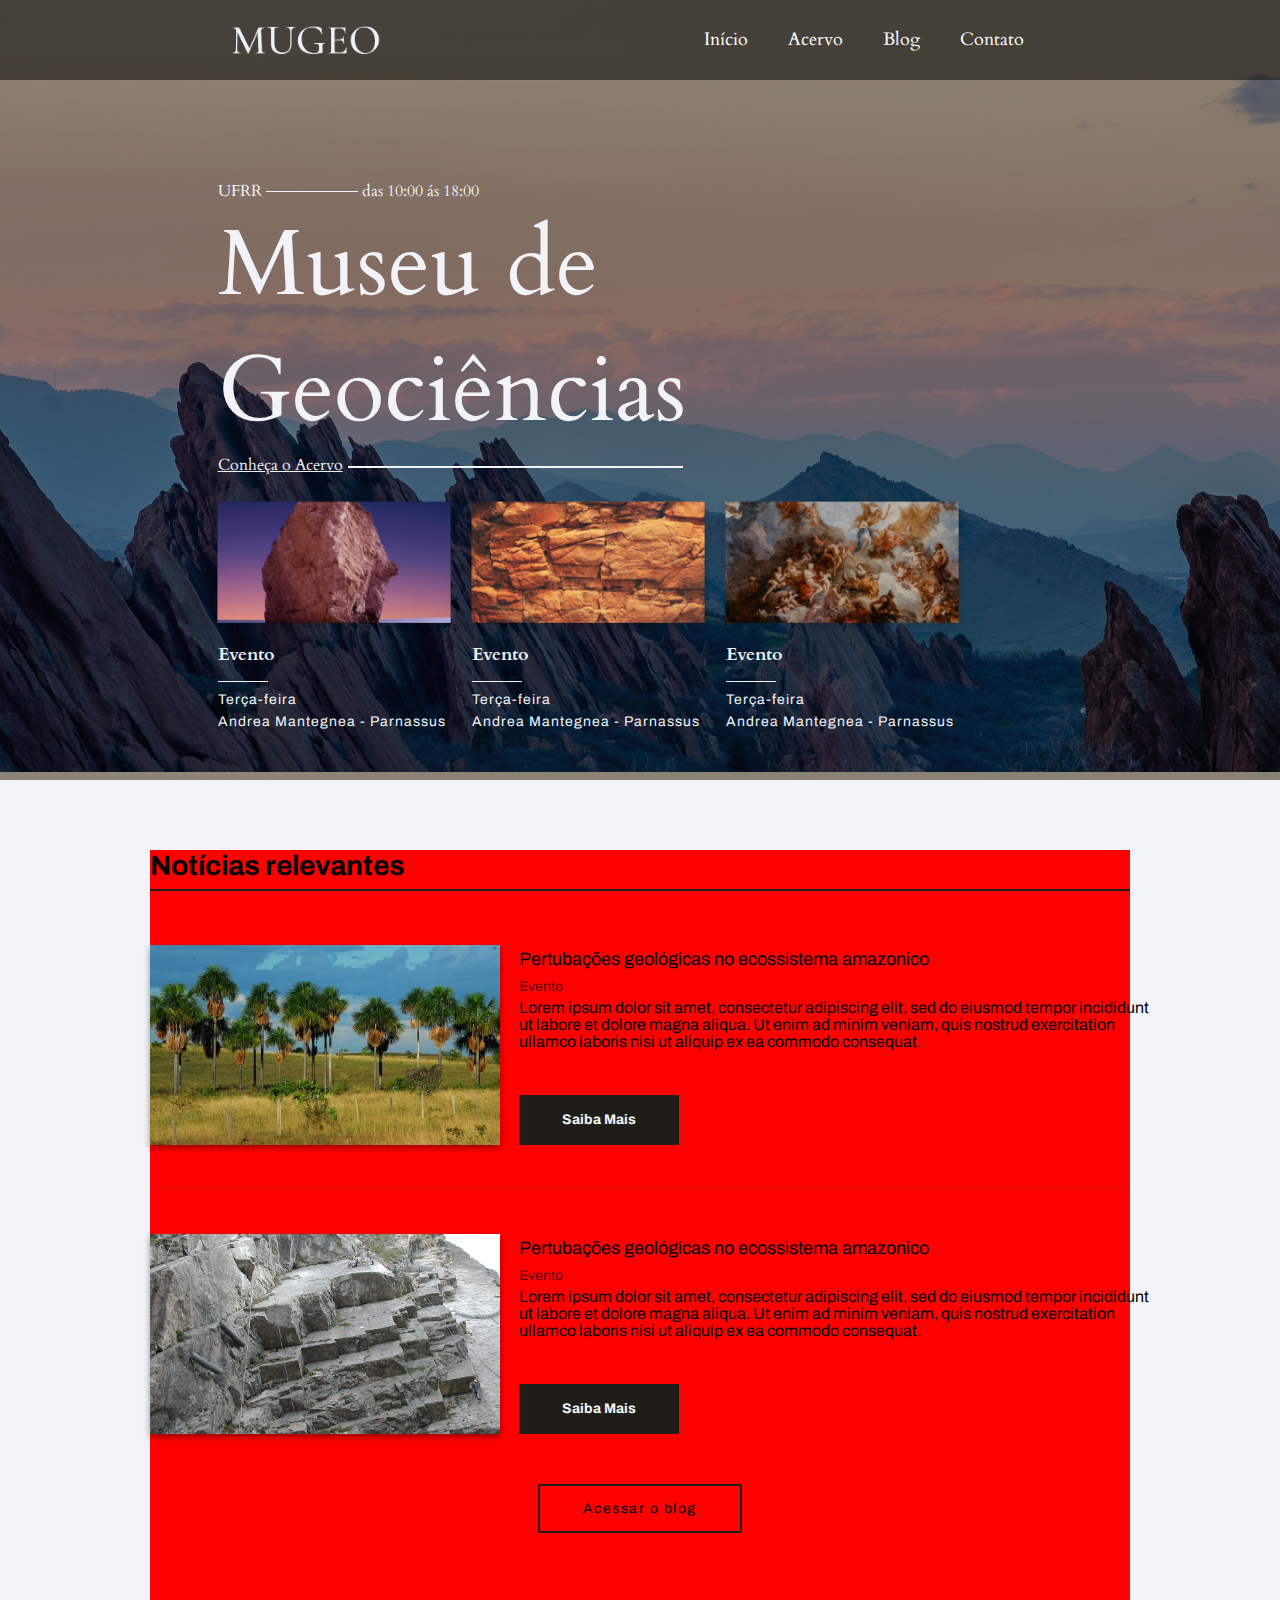
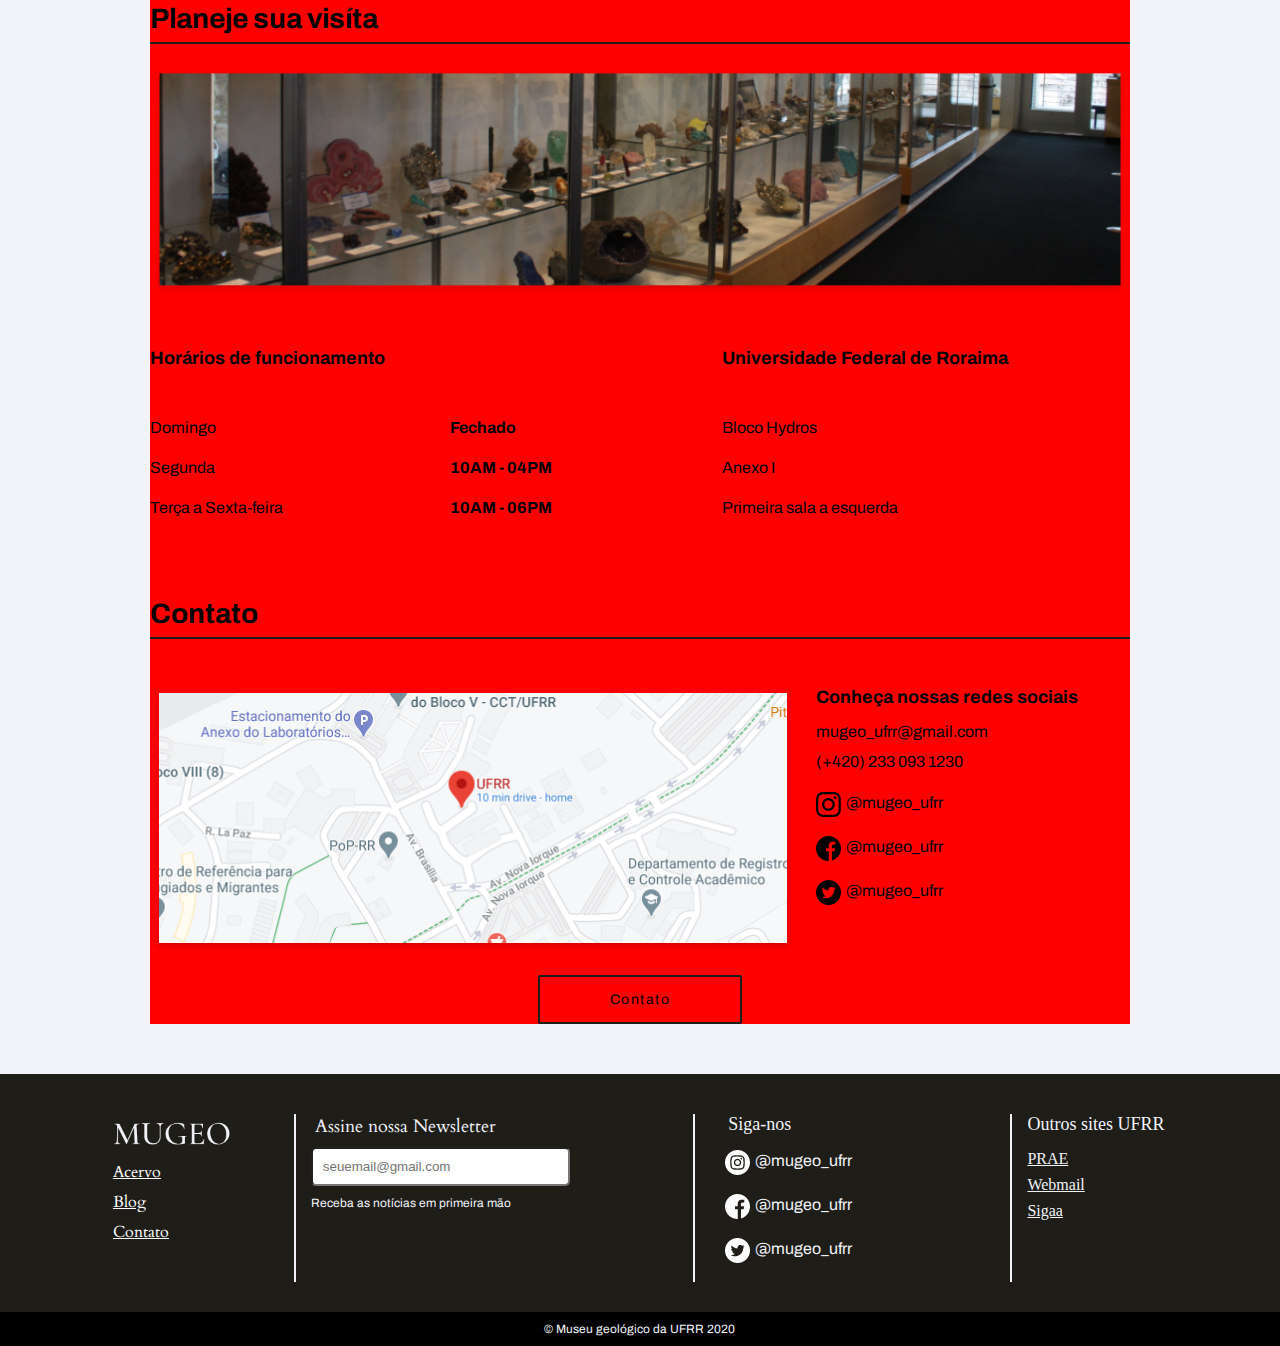
==== wp-content/themes/Mugeo/index.html @ 6eb9723a "Terminando o footer e começando a criar responsividade na página home" ====
<!DOCTYPE html>
<html lang="pt-br">
<head>
  <meta charset="UTF-8">
  <meta name="viewport" content="width=device-width, initial-scale=1.0">
  <title>Mugeo - Museu geológico UFRR</title>
  <link href="https://fonts.googleapis.com/css2?family=Archivo:wght@400;700&family=Cardo:wght@400;700&display=swap" rel="stylesheet">
  <link rel="stylesheet" href="styles/reset.css">
  <link rel="stylesheet" href="styles/style.css">
  <link rel="shortcut icon" href="src/favicon.png" type="image/x-icon">
</head>
<body>
  
    <div class="estrutura">
      <header class="header">
        <a href="index.html" class="logo_a" ><img src="src/imgs/mugeo_logo.png" class="logo"  alt="Logo Mugeo"></a>
        <nav>
          <ul>
            <li><a href="">Início</a></li>
            <li><a href="">Acervo</a></li>
            <li><a href="">Blog</a></li>
            <li><a href="">Contato</a></li>
          </ul>
        </nav>
      </header>
  
      <div class="hero">
        <div class="title">
          <p>UFRR</p> <img class="linha" src="src/imgs/line_small.png" alt="Linha">
          <p>das 10:00 ás 18:00</p>
          <h1>Museu de<br>Geociências</h1>
          <a href="acervo.html">Conheça o Acervo</a><img class="linha_regular" src="src/imgs/line_regular.png" alt="Linha">
        </div>

        <div class="slider-wrapper">

          <div class="slide-item">
            <img src="src/imgs/postexample2.png" alt="postexample">
            <h3>Evento</h3>
            <img class="linha_small" src="src/imgs/line_small.png" alt="Linha"><br>
            <p>Terça-feira</p><br>
            <p>Andrea Mantegnea - Parnassus</p>
          </div>

          <div class="slide-item">
            <img src="src/imgs/postexample3.png" alt="postexample">
            <h3>Evento</h3>
            <img class="linha_small" src="src/imgs/line_small.png" alt="Linha"><br>
            <p>Terça-feira</p><br>
            <p>Andrea Mantegnea - Parnassus</p>
          </div>

          <div class="slide-item">
            <img src="src/imgs/postexample.png" alt="postexample">
            <h3>Evento</h3>
            <img class="linha_small" src="src/imgs/line_small.png" alt="Linha"><br>
            <p>Terça-feira</p><br>
            <p>Andrea Mantegnea - Parnassus</p>
          </div>

        </div>

      </div>

      <main class="main">
        <div class="content_grid">
          <h3>Notícias relevantes</h3>
          <img class="linha_preta" src="src/imgs/line_black_big.png" alt="Linha preta">
  
          <article>
            <img src="src/imgs/postexample4.png" alt="Exemplo de post">
            <h4>Pertubações geológicas no ecossistema amazonico</h4>
            <label>Evento</label>
            <p class="article-content">
              Lorem ipsum dolor sit amet, consectetur adipiscing elit, sed do eiusmod tempor incididunt ut labore et dolore magna aliqua. Ut enim ad minim veniam, quis nostrud exercitation ullamco laboris nisi ut aliquip ex ea commodo consequat. 
            </p>
            <div class="article-button"><p>Saiba Mais</p></div><br>
          </article>
  
          <img id="line_with_opacity" src="src/imgs/line_with_opacity.png" alt="Linha">
  
          <article>
            <img src="src/imgs/postexample5.png" alt="Exemplo de post">
            <h4>Pertubações geológicas no ecossistema amazonico</h4>
            <label>Evento</label>
            <p class="article-content">
              Lorem ipsum dolor sit amet, consectetur adipiscing elit, sed do eiusmod tempor incididunt ut labore et dolore magna aliqua. Ut enim ad minim veniam, quis nostrud exercitation ullamco laboris nisi ut aliquip ex ea commodo consequat. 
            </p>
            <div class="article-button"><p>Saiba Mais</p></div><br>
          </article>
          <div class="blog-button">
            <p>Acessar o blog</p>
          </div>
  
          <section class="visita">
            <h3>Planeje sua visíta</h3>
            <img class="linha_preta" src="src/imgs/line_black_big.png" alt="Linha preta">
  
            <div class="visita_grid">
              <img class="image_indenter" src="src/imgs/visite.png" alt="Visite o Mugeo">
  
              <div class="horario">
                <h2>
                  Horários de funcionamento
                </h2>
                <p>
                  Domingo<br>
                  Segunda<br>
                  Terça a Sexta-feira<br>
                </p>
                <p>
                  <strong>
                    Fechado<br>
                    10AM - 04PM<br>
                    10AM - 06PM
                  </strong>
                </p>
              </div>
  
              <div class="local">
                <h2>
                  Universidade Federal de Roraima
                </h2>
                <p>
                  Bloco Hydros<br>
                  Anexo I<br>
                  Primeira sala a esquerda
                </p>
              </div>
    
            </div>
          </section>
  
          <section>
            <h3>Contato</h3>
            <img class="linha_preta" src="src/imgs/line_black_big.png" alt="Linha preta">
            <div class="contato_grid">
              <img class="image_indenter" src="src/imgs/contato_mapa.png" alt="">
              <div class="social">
                <h2>Conheça nossas redes sociais</h2>
                <p>
                  mugeo_ufrr@gmail.com<br>
                  (+420) 233 093 1230
                </p>
                <ul>
                  <li>
                    <img src="src/imgs/icons/instagram_icon.png" alt="Instagram Icon"><p>@mugeo_ufrr</p>
                  </li>
                  <li>
                    <img src="src/imgs/icons/facebook_icon.png" alt="Instagram Icon"><p>@mugeo_ufrr</p>
                  </li>
                  <li>
                    <img src="src/imgs/icons/twitter_icon.png" alt="Instagram Icon"><p>@mugeo_ufrr</p>
                  </li>
                </ul>
              </div>
            </div>
          </section>
          <div class="blog-button buttonbottomspace">
            <p>Contato</p>
          </div>
        </div>
      </main>

      <footer class="footer">

        <div class="footer_grid">
          <div class="footer_column_1">
            <img src="src/imgs/mugeo_logo.png" alt="Mugeo">
            <ul>
              <li><a href="">Acervo</a></li>
              <li><a href="">Blog</a></li>
              <li><a href="">Contato</a></li>
            </ul>
          </div>
          <div class="footer_column_2">
            <h3>Assine nossa Newsletter</h3>
            <form action="">
              <input type="text" name="email" id="email" placeholder="seuemail@gmail.com">
            </form>
            <p>Receba as notícias em primeira mão</p>
          </div>
          <div class="footer_column_3">
            <h3>Siga-nos</h3>
            <div class="social social_footer">
              <ul>
                <li>
                  <img src="src/imgs/icons/instagram_white_icon.png" alt="Instagram Icon"><p>@mugeo_ufrr</p>
                </li>
                <li>
                  <img src="src/imgs/icons/facebook_white_icon.png" alt="Instagram Icon"><p>@mugeo_ufrr</p>
                </li>
                <li>
                  <img src="src/imgs/icons/twitter_white_icon.png" alt="Instagram Icon"><p>@mugeo_ufrr</p>
                </li>
              </ul>
            </div>
          </div>
          <div class="footer_column_4">
            <h3>Outros sites UFRR</h3>
            <ul>
              <li><a href="http://prae.ufrr.br/">PRAE</a></li>
              <li><a href="https://webmail.ufrr.br/">Webmail</a></li>
              <li><a href="https://sigaa.ufrr.br/">Sigaa</a></li>
            </ul>
          </div>
        </div>

      </footer>
          <div class="copyright">
            <p>© Museu geológico da UFRR 2020</p>
          </div>
    </div>
</body>
</html>
---- wp-content/themes/Mugeo/styles/style.css ----
/* Geral */
.estrutura {
  display: grid;
  grid-template-columns: 1fr 1fr 1fr;
  grid-template-areas: 
  "header header header"
  "hero hero hero"
  "content content content"
  "footer footer footer"
  "copyright copyright copyright"
  ;
}

body {
  background: #090808;
  background-image: url("../src/imgs/mugeo_hero.png");
}

/* Header */
.header {
  grid-area: header;
  background: rgba(0, 0, 0, .5);
  padding: 15px 15px 15px 0;
  display: grid;
  grid-template-columns: 1fr auto;
  align-items: center;
}

.logo {
  max-width: 150px;
  margin-left: 231px;
}

.logo_a {
  display: flex;
  max-width: 20px;
  align-items: center;
}

.header nav ul {
  display: flex;
  flex-wrap: wrap;
  padding-right: 231px;
}

.header nav a {
  display: block;
  padding: 10px;
  color: white;
  font-size: 18px;
  font-family: 'Cardo', serif;
  transition: .1s;
}

.header nav a:hover {
  text-decoration: underline;
}

.header li + li {
  margin-left: 20px;
}

/* Hero */

.hero{
  grid-area: hero;
  display: block;
  margin: 0 auto;
  background-size: 1920px;
  background-repeat: no-repeat;
  font-family: 'Cardo', serif;
  width: 66vw;
  height: 700px;
  color: #F1F3F8;
}

h1 {
  font-size: 93px;
}

.hero p {
  display: inline;
}

.hero a {
  color: #F1F3F8;
  text-decoration: underline;
}

.linha {
  width: 92px;
  padding-bottom: 4px;
}

.linha_small{
  width: 50px;
}

.linha_regular {
  width: 335px;
  padding-bottom: 2px;
  padding-left: 5px;
}

.title {
  margin: 100px auto 20px;
}

/* Slider do Hero */

.slider-wrapper {
  display: flex;
}

.slider-wrapper img:nth-child(1) {
  margin-left: -8.5px;
  width: 250px;
}

.slider-wrapper p {
  font-family: 'Archivo';
  font-size: 14px;
  line-height: 15px;
  letter-spacing: 1px;
}

.slider-wrapper h3 {
  font-weight: 700;
  font-size: 18px;
  line-height: 0px;
  margin-top: 15px;
  margin-bottom: 11px;
}

.slider-wrapper div + div {
  margin-left: 1.5%;
}

/* Conteúdo */

.main {
  background-color: #F1F3F8;
  grid-area: content;
}

.content_grid {
  background: red;
  width: 980px;
  margin: 0 auto;
}

.main h3 {
  margin-top: 70px; 
  font-size: 28px;
  font-weight: 700;
  font-family: 'Archivo';
}

.main .linha_preta {
  display: grid;
  grid-template-columns: 1fr;
  margin-top: 8px; 
  width: 100%;
  height: 2px;
  padding-bottom: 48px;
}

/* Notícias relevantes */

.main article {
  width: 1000px;
  display: grid;
  grid-template-rows: 40px 20px 96px;
  grid-template-areas: 
  "foto article-title"
  "foto article-label"
  "foto article-content"
  "foto article-button"
  "blog blog"
  ;
  column-gap: 10px;
}

.main article:not(:nth-child(3)) {
  margin-top: 35px;

}

.main article img {
  margin-left: -8.5px;
  grid-area: foto;
  box-shadow: 0px 3px 6 rgba(0, 0, 0, 0.4);
}

.main article h4 {
  padding-top: 10px;
  font-size: 18px;
  font-family: 'Archivo';
  line-height: 20px;
  grid-area: article-title;
}

.main article label {
  font-size: 14px;
  font-family: 'Archivo';
  grid-area: article-label;
  margin: 0px;
  color: rgba(0, 0, 0, 0.7);
}

.main .article-content {
  grid-area: article-content;
  font-size: 16px;
  font-family: 'Archivo';
}

.main article .article-button {
  display: flex;
  background-color: #1E1D18;
  border-radius: 1px;
  width: 160px;
  height: 50px;
  cursor: pointer;
  transition: 0.5s;
}

.main article .article-button:hover {
  text-decoration: underline;
  text-decoration-color: #F1F3F8;
  width: 165px;
}

.main article .article-button p {
  margin: 0 auto;
  align-self: center;
  font-size: 14px;
  font-family: 'Archivo';
  font-weight: 700;
  color: #F1F3F8;
}

#line_with_opacity {
  width: 100%;
}

.blog-button {
  grid-area: blog;
  display: flex;
  margin: 0 auto;
  width: 200px;
  height: 45px;
  background: transparent;
  border: 2px solid #1E1D18;
  border-radius: 2px;
  cursor: pointer;
  transition: 0.5s;
  margin-top: 20px;
}

.blog-button:hover {
  box-shadow: 0px 0 px 6px black;
}

.blog-button p {
  align-self: center;
  margin: 0 auto;
  font-family: 'Archivo';
  font-size: 14px;
  letter-spacing: 1.5px;
}

/* Planeje sua visita */

.visita {
  width: 100%;
}

.visita_grid {
  margin-top: -25px;
  display: grid;
  grid-template-columns: 1.4fr 1fr;
  grid-template-areas: 
  "foto foto"
  "horario local"
  ;
}

.visita_grid img{
  grid-area: foto;
  margin-bottom: 50px;
  width: 100%; 
}

.horario {
  grid-area: horario;
  display: block;
  position: relative;
}

.horario h2, .local h2 {
  font-size: 18px;
  font-family: 'Archivo';
  font-weight: 700;
  line-height: 20px;
  margin-bottom: 40px;
}

.horario p, .local p{
  font-size: 16px;
  font-family: 'Archivo';
  line-height: 40px;
}

.horario p + p {
  position: absolute;
  top: 60px;
  left: 300px;
}

.local {
  grid-area: local;
  display: block;
}

/* Contato */

.contato_grid {
  display: grid;
  grid-template-columns: 1fr 1fr;
  grid-template-areas: 
  "foto social"
  ;
  gap: 20px;
}

.contato_grid img:nth-child(1) {
  grid-area: foto;
}

.social {
  grid-area: social;
}

.social h2 {
  font-size: 18px;
  font-family: 'Archivo';
  font-weight: 700;
  line-height: 20px;
  margin-bottom: 10px;
}

.social p {
  font-size: 16px;
  font-family: 'Archivo';
  line-height: 30px;
}

.social img + p {
  display: inline-flex;
}

.social ul li {
  position: relative;
  margin: 15px 0;
}

.social ul li p {
  position: absolute;
  top: -4px;
  left: 30px;
}

.buttonbottomspace {
  margin-bottom: 50px;
}

/* Footer */

.footer {
  grid-area: footer;
  background: #1E1D18;
  padding: 40px 20px 30px 20px;
}

.footer_grid {
  display: grid;
  grid-template-columns: 0.3fr 0.3fr 0.4fr 0.4fr;
  margin: 0 auto;
  justify-items: center;
}

.footer div + div {
  border-left: solid #F1F3F8 2px;
}

.footer div {
  padding-left: 15px;
}

.footer_column_1 img {
  width: 118px;
}

.footer_column_1 ul li a{
  display: block;
  padding: 0px;
  color: white;
  font-size: 16px;
  font-family: 'Cardo', serif;
  line-height: 30px;
  transition: .1s;
  text-decoration: underline;
}

.footer_column_2 h3 {
  font-size: 18px;
  font-family: 'Cardo';
  color: #F1F3F8;
  padding-bottom: 8px;
  padding-left: 4px;
}

.footer_column_2 input {
  width: 235px;
  padding: 10px 10px;
  border-radius: 5px;
}

.footer_column_2 p {
  color: #F1F3F8;
  margin-top: 10px;
  font-family: 'Archivo';
  font-size: 12px;
}

.footer_column_3 {
   color: #F1F3F8;
}

.footer_column_3 h3 {
  padding-left: 1em;
  font-size: 18px;
}

.footer_column_4 h3 {
  color: #F1F3F8;
  font-size: 18px;
  margin-bottom: 15px;
}

.footer_column_4 ul li a{
  color: #F1F3F8;
  text-decoration: underline;
  margin-bottom: 50px;
}

.footer_column_4 ul li {
  margin-bottom: 8px;
}

.copyright {
  grid-area: copyright;
  color: #F1F3F8;
  background: #000000;
  padding: 10px 10px;
  font-size: 12px;
  font-family: 'Archivo';
}

.copyright p {
  text-align: center;
}
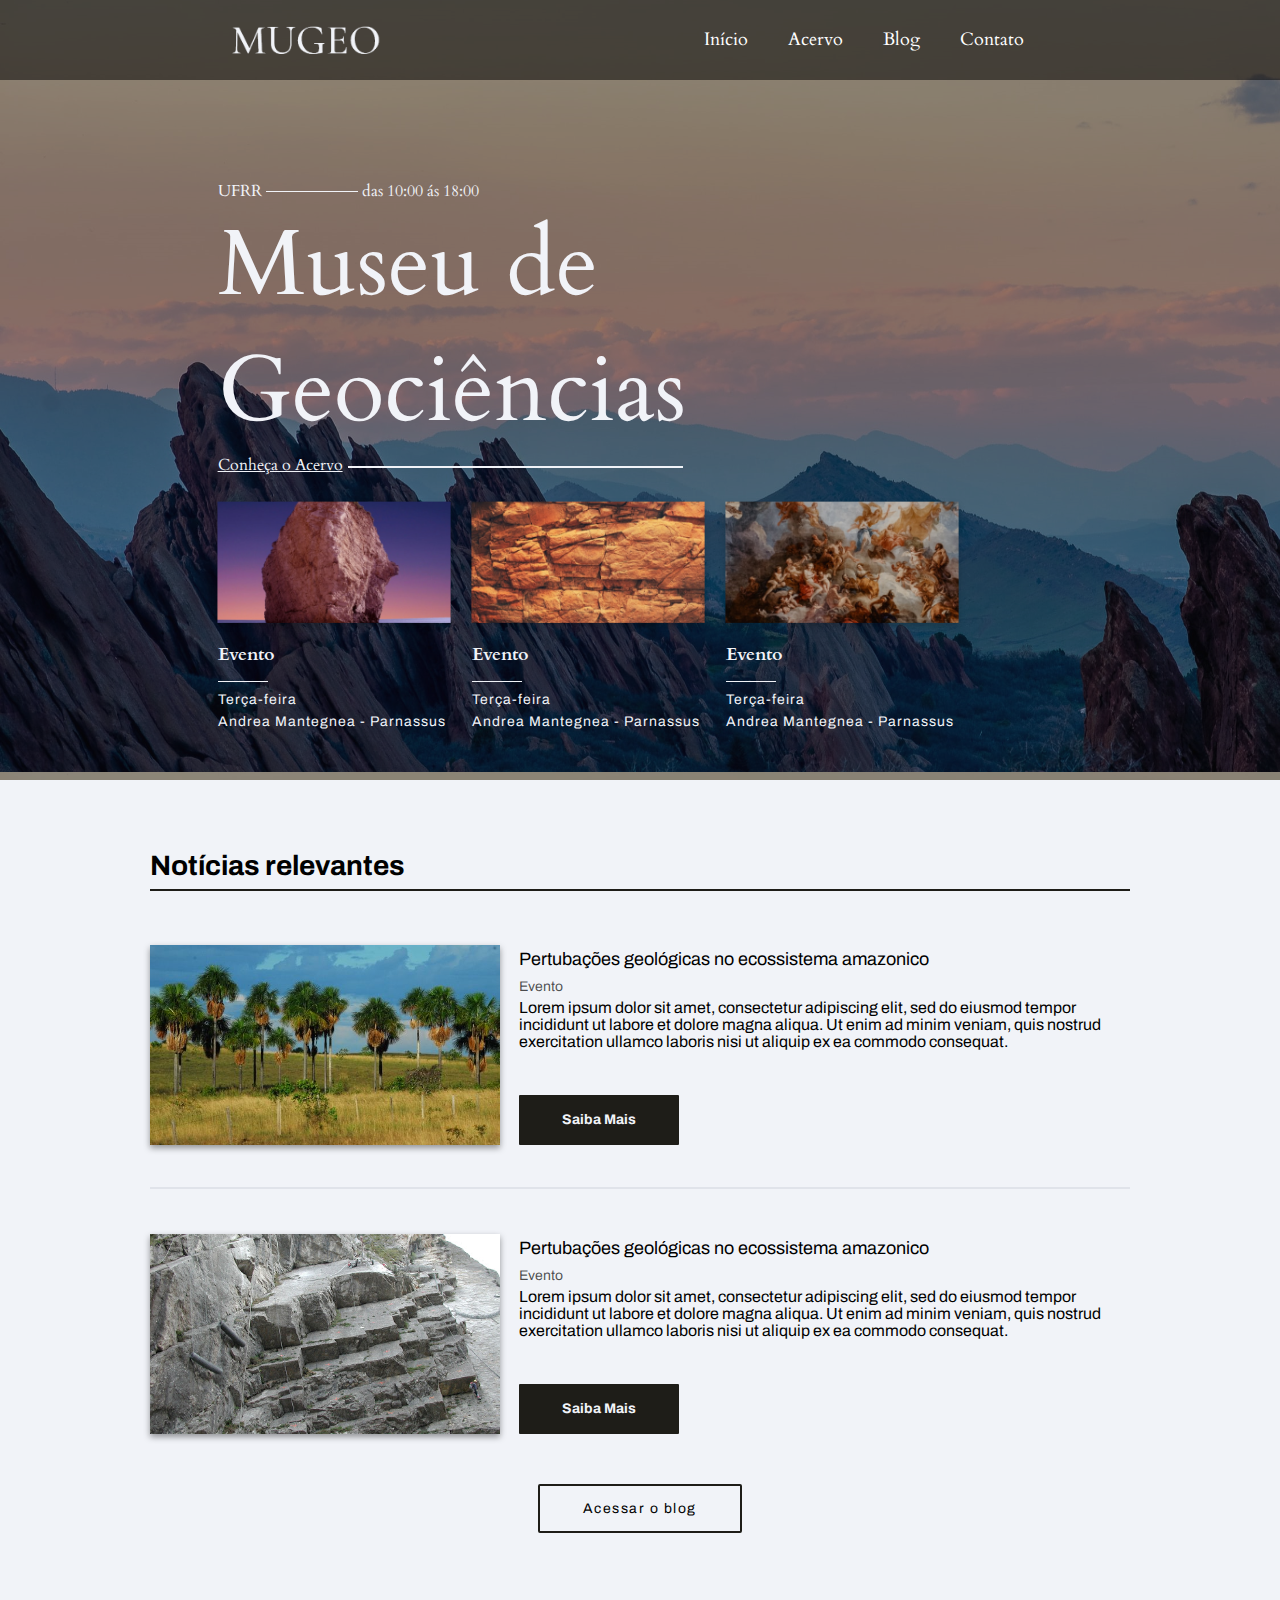
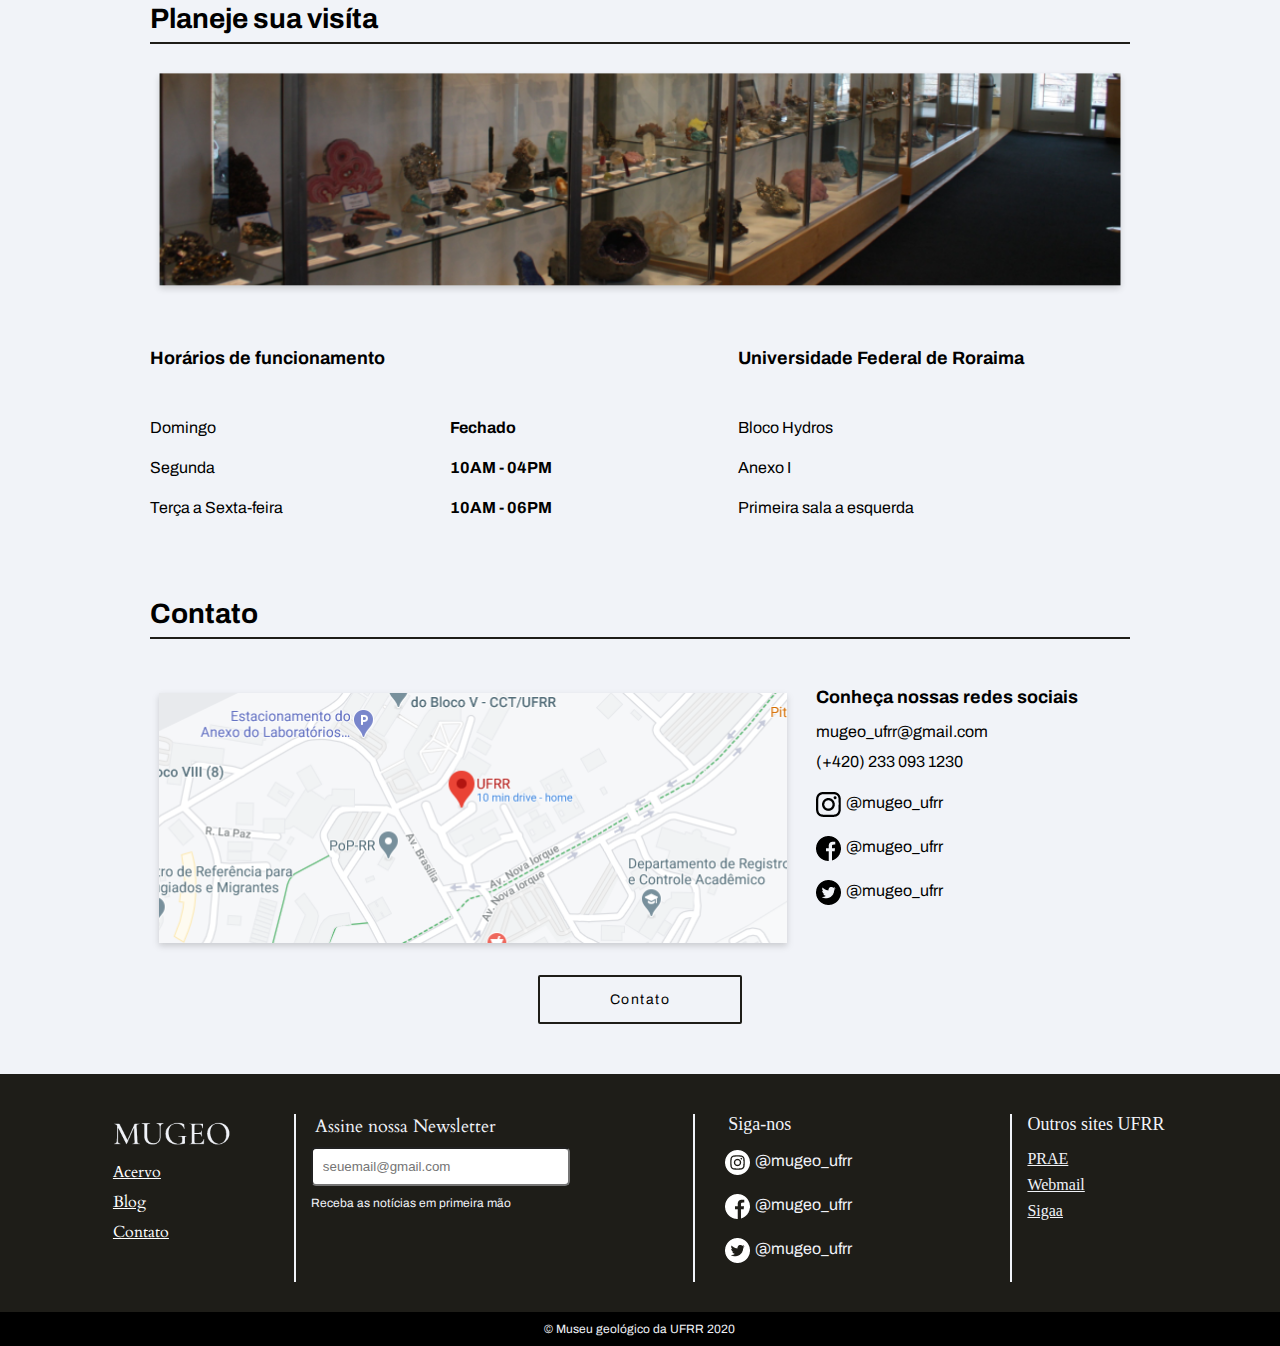
==== commit 72fc3c44: "Deixando o Footer responsivo" ====
--- a/wp-content/themes/Mugeo/index.html
+++ b/wp-content/themes/Mugeo/index.html
@@ -135,7 +135,7 @@
             <h3>Contato</h3>
             <img class="linha_preta" src="src/imgs/line_black_big.png" alt="Linha preta">
             <div class="contato_grid">
-              <img class="image_indenter" src="src/imgs/contato_mapa.png" alt="">
+              <img class="image_indenter contato_img" src="src/imgs/contato_mapa.png" alt="">
               <div class="social">
                 <h2>Conheça nossas redes sociais</h2>
                 <p>
--- a/wp-content/themes/Mugeo/styles/style.css
+++ b/wp-content/themes/Mugeo/styles/style.css
@@ -144,7 +144,6 @@
 }
 
 .content_grid {
-  background: red;
   width: 980px;
   margin: 0 auto;
 }
@@ -168,7 +167,7 @@
 /* Notícias relevantes */
 
 .main article {
-  width: 1000px;
+  width: 100%;
   display: grid;
   grid-template-rows: 40px 20px 96px;
   grid-template-areas: 
@@ -278,7 +277,7 @@
 .visita_grid {
   margin-top: -25px;
   display: grid;
-  grid-template-columns: 1.4fr 1fr;
+  grid-template-columns: 1.5fr 1fr;
   grid-template-areas: 
   "foto foto"
   "horario local"
@@ -385,6 +384,9 @@
 .footer_grid {
   display: grid;
   grid-template-columns: 0.3fr 0.3fr 0.4fr 0.4fr;
+  grid-template-areas: 
+  "column1 column2 column3 column4"
+  ;
   margin: 0 auto;
   justify-items: center;
 }
@@ -395,6 +397,10 @@
 
 .footer div {
   padding-left: 15px;
+}
+
+.footer_column_1 {
+  grid-area: column1;
 }
 
 .footer_column_1 img {
@@ -412,6 +418,10 @@
   text-decoration: underline;
 }
 
+.footer_column_2 {
+  grid: column2;
+}
+
 .footer_column_2 h3 {
   font-size: 18px;
   font-family: 'Cardo';
@@ -434,12 +444,20 @@
 }
 
 .footer_column_3 {
+  grid-area: column3;
+}
+
+.footer_column_3 {
    color: #F1F3F8;
 }
 
 .footer_column_3 h3 {
   padding-left: 1em;
   font-size: 18px;
+}
+
+.footer_column_4 {
+  grid-area: column4;
 }
 
 .footer_column_4 h3 {
@@ -469,4 +487,64 @@
 
 .copyright p {
   text-align: center;
-}+}
+
+/* Responsividade */
+
+/* Tablet */
+@media (max-width: 1050px) {
+  /* Content */
+  .content_grid {
+    width: 720px;
+    
+  }
+
+  .main article {
+    width: 100%;
+    grid-template-rows: 50px 20px auto;
+  }
+
+  .main article h4 {
+    font-size: 16px;
+  }
+
+  .main article label {
+    font-size: 12px;
+  }
+
+  .main .article-content {
+    font-size: 14px;
+  }
+
+  /* Contato */
+  .contato_img {
+    width: 510px;
+  }
+
+  /* Footer */
+  .footer_grid {
+    grid-template-columns: 1fr;
+    gap: 20px;
+    grid-template-areas: 
+    "column1"
+    "column2"
+    "column3"
+    "column4"
+    ;
+    text-align: center;
+  }
+
+  .footer div {
+    padding: 0px;
+  }
+
+  .footer_column_3 {
+    display: none;
+  }
+
+  .footer_grid div + div {
+    border-top: solid #F1F3F8 2px;
+    border-left: none;
+    padding-top: 10px;
+  }
+}
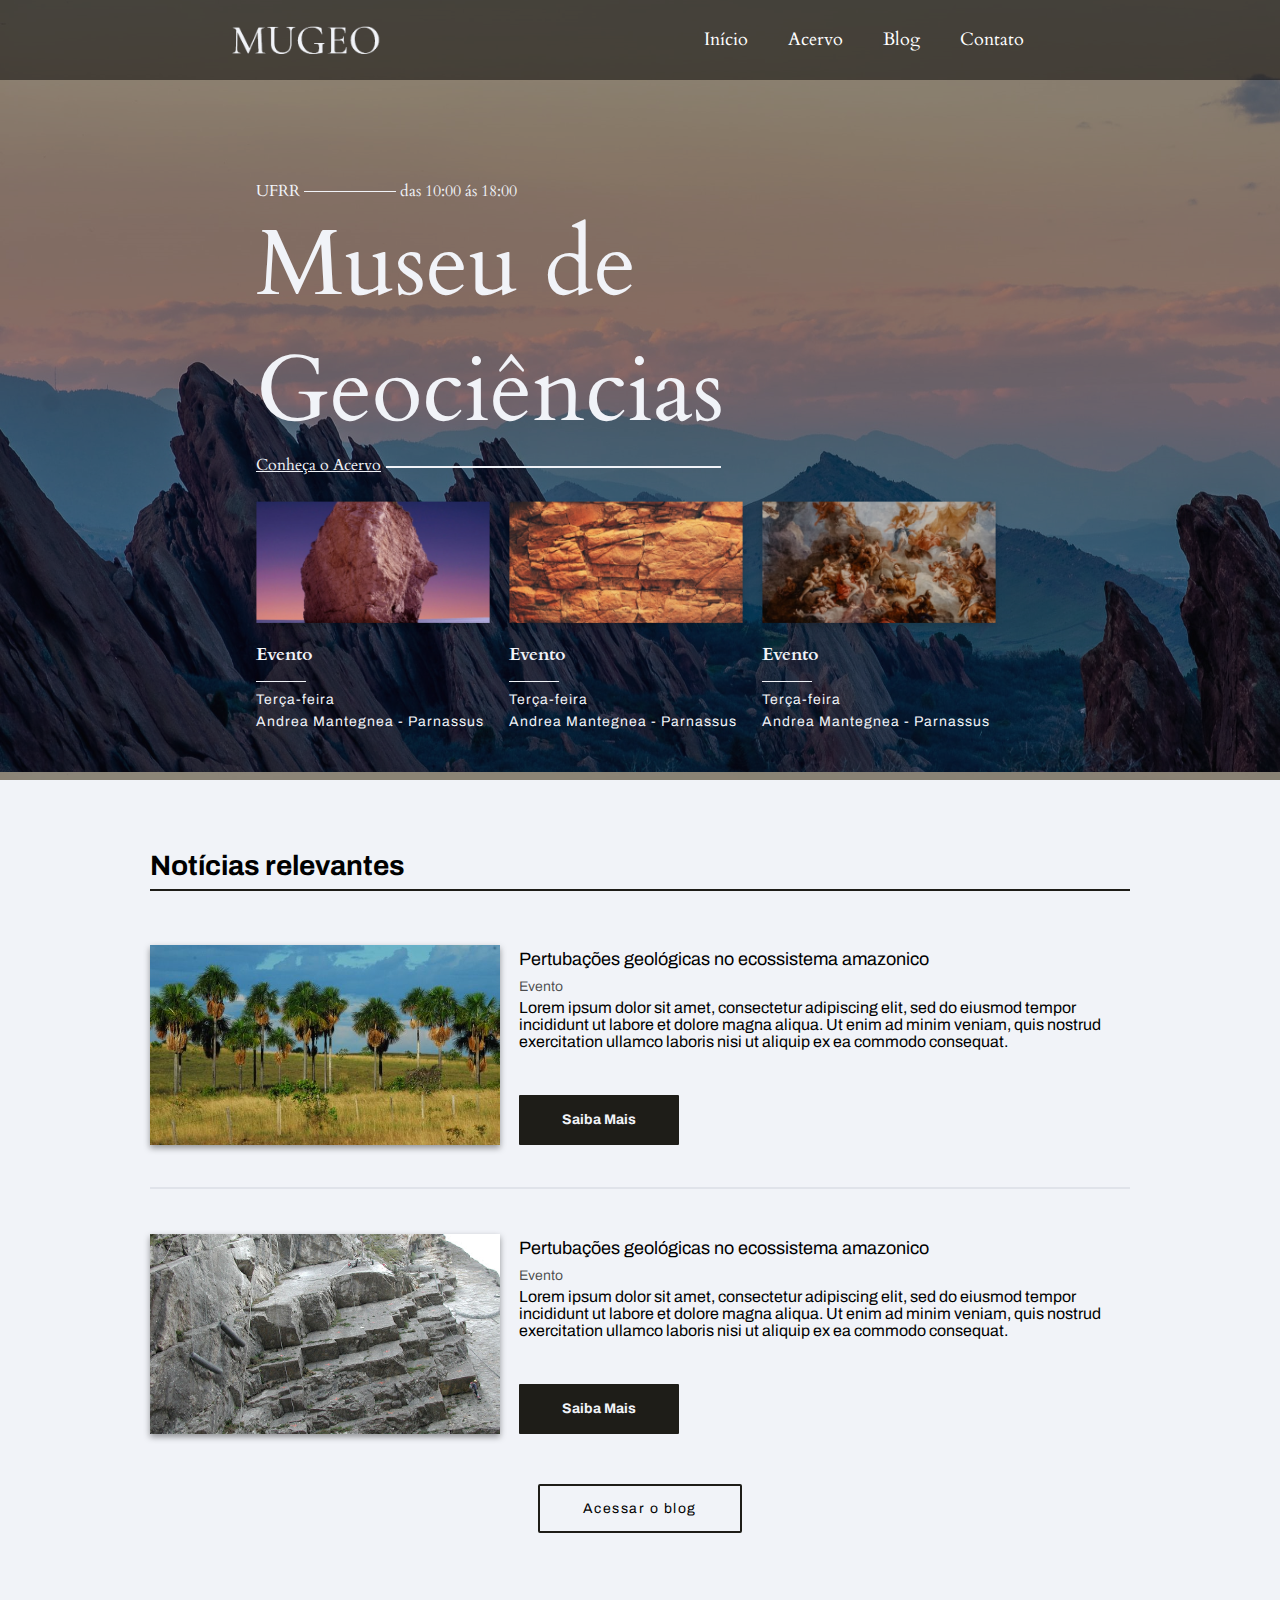
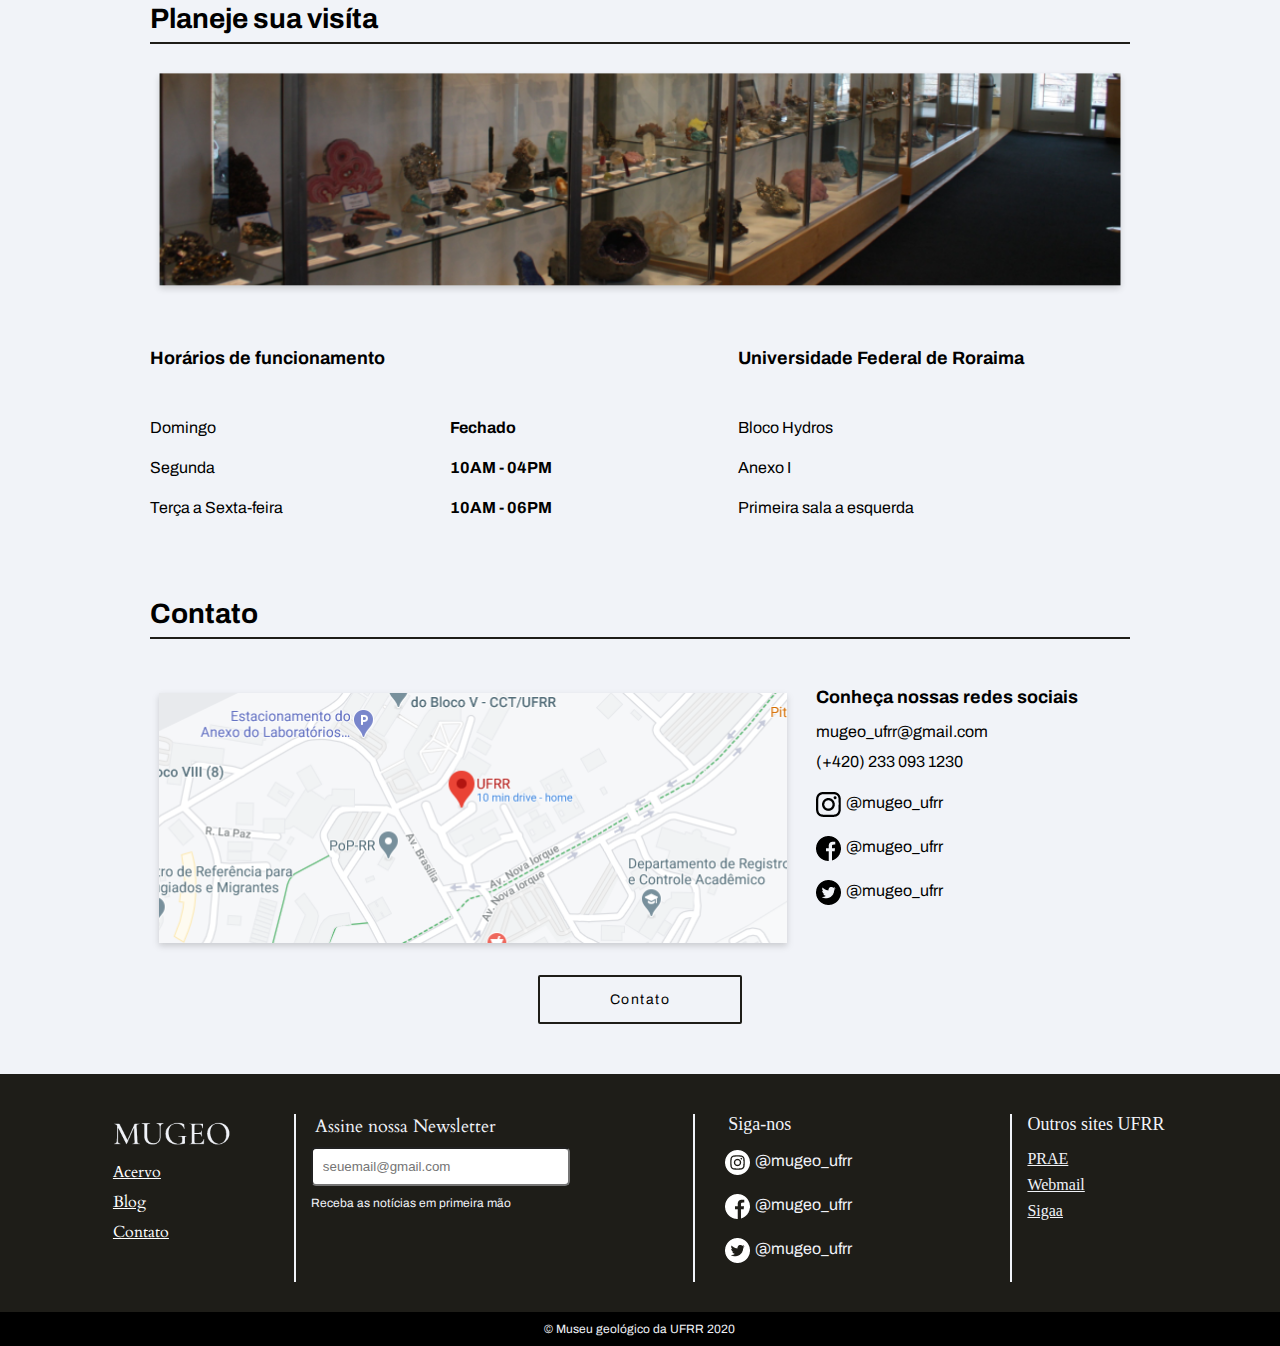
==== commit a6c6be76: "fazendo menu responsivo para tablet e celular" ====
--- a/wp-content/themes/Mugeo/index.html
+++ b/wp-content/themes/Mugeo/index.html
@@ -13,14 +13,18 @@
   
     <div class="estrutura">
       <header class="header">
-        <a href="index.html" class="logo_a" ><img src="src/imgs/mugeo_logo.png" class="logo"  alt="Logo Mugeo"></a>
-        <nav>
+        <div>
+          <a href="index.html" class="logo_a" ><img src="src/imgs/mugeo_logo.png" class="logo"  alt="Logo Mugeo"></a>
+        </div>
+        <nav class="nav">
           <ul>
             <li><a href="">Início</a></li>
             <li><a href="">Acervo</a></li>
             <li><a href="">Blog</a></li>
             <li><a href="">Contato</a></li>
           </ul>
+          
+          
         </nav>
       </header>
   
--- a/wp-content/themes/Mugeo/styles/style.css
+++ b/wp-content/themes/Mugeo/styles/style.css
@@ -66,16 +66,16 @@
   grid-area: hero;
   display: block;
   margin: 0 auto;
-  background-size: 1920px;
+  background-size: 100%;
   background-repeat: no-repeat;
   font-family: 'Cardo', serif;
-  width: 66vw;
+  width: 60%;
   height: 700px;
   color: #F1F3F8;
 }
 
 h1 {
-  font-size: 93px;
+  font-size: 5.8rem;
 }
 
 .hero p {
@@ -521,6 +521,49 @@
     width: 510px;
   }
 
+  /* Header */
+  .header {
+    display: block;
+  }
+
+  .header div {
+    width: 150px;
+    margin: 0 auto;
+    
+  }
+
+  .header .nav {
+    margin: 0 auto;
+    width: 300px;
+    
+  }
+
+  .header nav ul {
+    display: flex;
+    flex-wrap: nowrap;
+    padding-right: 0;
+  }
+
+  .header nav ul li{
+    overflow: hidden; 
+    text-overflow: ellipsis;
+    white-space: nowrap;
+  }
+
+  .header nav span {
+    color: wheat;
+    text-align: center;
+    white-space: nowrap;
+  }
+
+  .header li + li {
+    margin-left: 8px;
+  }
+
+  .header .logo {
+    margin-left: 0px;
+  }
+
   /* Footer */
   .footer_grid {
     grid-template-columns: 1fr;
@@ -547,4 +590,19 @@
     border-left: none;
     padding-top: 10px;
   }
-}
+
+  /* Hero */
+
+  .hero {
+    text-align: center;
+    height: 500px;
+  }
+
+  .slider-wrapper {
+    display: none;
+  }
+
+  .linha_regular {
+    display: none;
+  }
+}
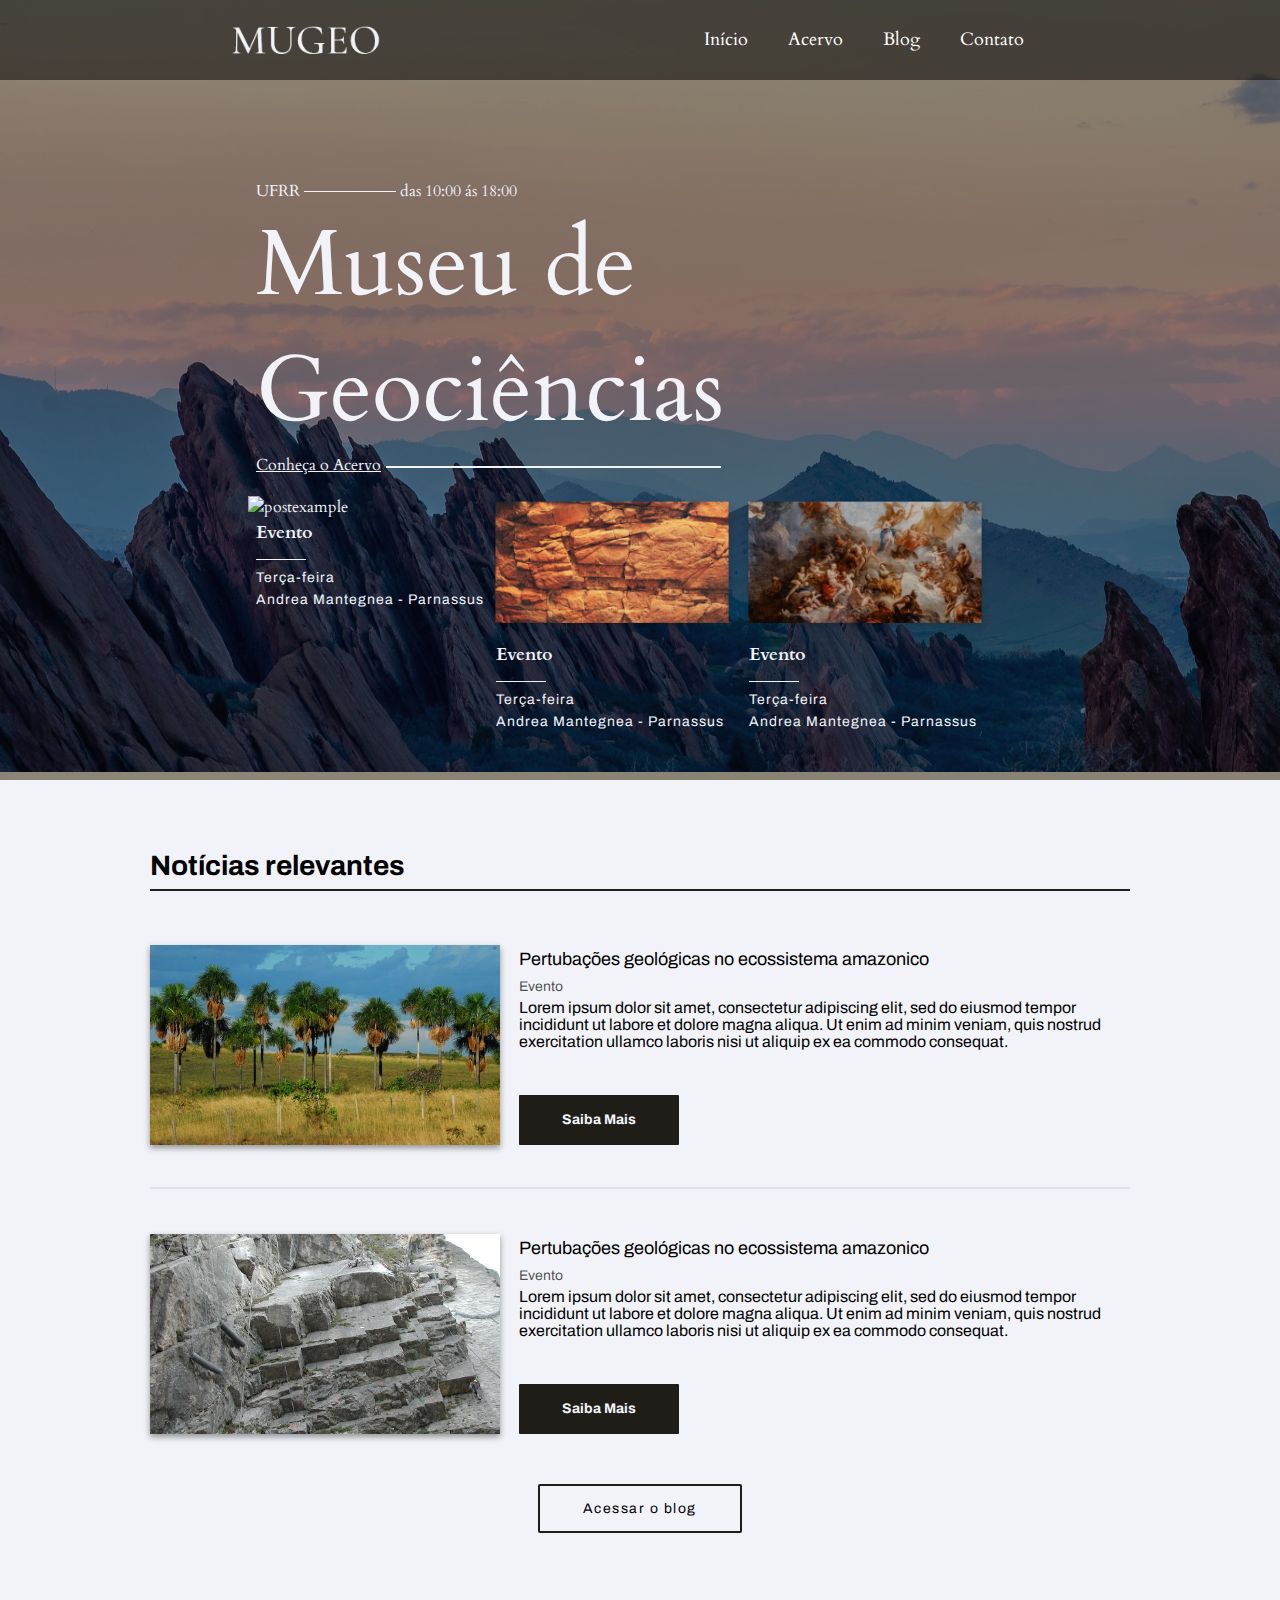
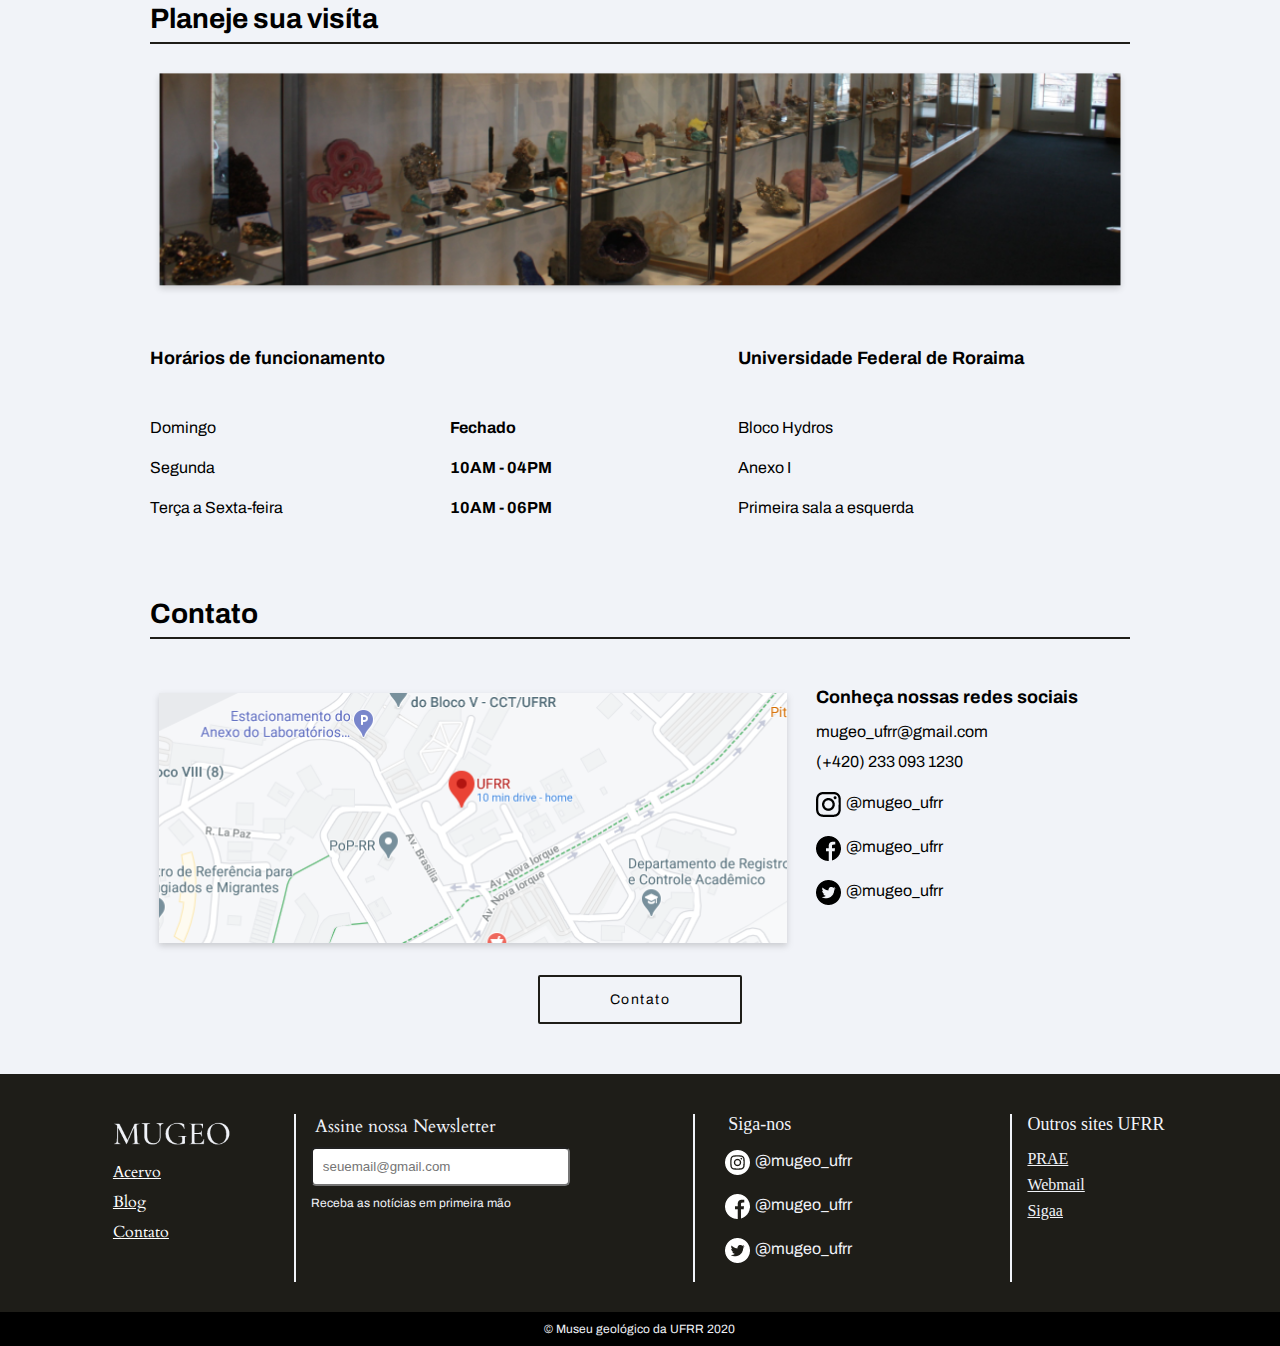
==== commit 020667f4: "Fazendo Hero, Filtro e Itens do Acervo" ====
--- a/wp-content/themes/Mugeo/index.html
+++ b/wp-content/themes/Mugeo/index.html
@@ -7,6 +7,7 @@
   <link href="https://fonts.googleapis.com/css2?family=Archivo:wght@400;700&family=Cardo:wght@400;700&display=swap" rel="stylesheet">
   <link rel="stylesheet" href="styles/reset.css">
   <link rel="stylesheet" href="styles/style.css">
+  <link rel="stylesheet" href="styles/responsivo.css">
   <link rel="shortcut icon" href="src/favicon.png" type="image/x-icon">
 </head>
 <body>
@@ -18,10 +19,10 @@
         </div>
         <nav class="nav">
           <ul>
-            <li><a href="">Início</a></li>
-            <li><a href="">Acervo</a></li>
-            <li><a href="">Blog</a></li>
-            <li><a href="">Contato</a></li>
+            <li><a href="index.html">Início</a></li>
+            <li><a href="acervo.html">Acervo</a></li>
+            <li><a href="blog.html">Blog</a></li>
+            <li><a href="contato.html">Contato</a></li>
           </ul>
           
           
@@ -172,9 +173,9 @@
           <div class="footer_column_1">
             <img src="src/imgs/mugeo_logo.png" alt="Mugeo">
             <ul>
-              <li><a href="">Acervo</a></li>
-              <li><a href="">Blog</a></li>
-              <li><a href="">Contato</a></li>
+              <li><a href="acervo.html">Acervo</a></li>
+              <li><a href="blog.html">Blog</a></li>
+              <li><a href="contato.html">Contato</a></li>
             </ul>
           </div>
           <div class="footer_column_2">
@@ -189,13 +190,13 @@
             <div class="social social_footer">
               <ul>
                 <li>
-                  <img src="src/imgs/icons/instagram_white_icon.png" alt="Instagram Icon"><p>@mugeo_ufrr</p>
+                  <a href="https://www.instagram.com/"><img src="src/imgs/icons/instagram_white_icon.png" alt="Instagram Icon"><p>@mugeo_ufrr</p></a>
                 </li>
                 <li>
-                  <img src="src/imgs/icons/facebook_white_icon.png" alt="Instagram Icon"><p>@mugeo_ufrr</p>
+                  <a href="https://www.facebook.com/"><img src="src/imgs/icons/facebook_white_icon.png" alt="Instagram Icon"><p>@mugeo_ufrr</p></a>
                 </li>
                 <li>
-                  <img src="src/imgs/icons/twitter_white_icon.png" alt="Instagram Icon"><p>@mugeo_ufrr</p>
+                  <a href="https://twitter.com/home"><img src="src/imgs/icons/twitter_white_icon.png" alt="Instagram Icon"><p>@mugeo_ufrr</p></a>
                 </li>
               </ul>
             </div>
--- a/wp-content/themes/Mugeo/styles/style.css
+++ b/wp-content/themes/Mugeo/styles/style.css
@@ -257,7 +257,7 @@
 }
 
 .blog-button:hover {
-  box-shadow: 0px 0 px 6px black;
+  box-shadow: 0px 0px 6px black;
 }
 
 .blog-button p {
@@ -367,6 +367,18 @@
   position: absolute;
   top: -4px;
   left: 30px;
+}
+
+.social ul li p:hover {
+  text-decoration: underline;
+}
+
+a {
+  color: #F1F3F8;
+}
+
+a:hover {
+  text-decoration: underline;
 }
 
 .buttonbottomspace {
@@ -487,122 +499,4 @@
 
 .copyright p {
   text-align: center;
-}
-
-/* Responsividade */
-
-/* Tablet */
-@media (max-width: 1050px) {
-  /* Content */
-  .content_grid {
-    width: 720px;
-    
-  }
-
-  .main article {
-    width: 100%;
-    grid-template-rows: 50px 20px auto;
-  }
-
-  .main article h4 {
-    font-size: 16px;
-  }
-
-  .main article label {
-    font-size: 12px;
-  }
-
-  .main .article-content {
-    font-size: 14px;
-  }
-
-  /* Contato */
-  .contato_img {
-    width: 510px;
-  }
-
-  /* Header */
-  .header {
-    display: block;
-  }
-
-  .header div {
-    width: 150px;
-    margin: 0 auto;
-    
-  }
-
-  .header .nav {
-    margin: 0 auto;
-    width: 300px;
-    
-  }
-
-  .header nav ul {
-    display: flex;
-    flex-wrap: nowrap;
-    padding-right: 0;
-  }
-
-  .header nav ul li{
-    overflow: hidden; 
-    text-overflow: ellipsis;
-    white-space: nowrap;
-  }
-
-  .header nav span {
-    color: wheat;
-    text-align: center;
-    white-space: nowrap;
-  }
-
-  .header li + li {
-    margin-left: 8px;
-  }
-
-  .header .logo {
-    margin-left: 0px;
-  }
-
-  /* Footer */
-  .footer_grid {
-    grid-template-columns: 1fr;
-    gap: 20px;
-    grid-template-areas: 
-    "column1"
-    "column2"
-    "column3"
-    "column4"
-    ;
-    text-align: center;
-  }
-
-  .footer div {
-    padding: 0px;
-  }
-
-  .footer_column_3 {
-    display: none;
-  }
-
-  .footer_grid div + div {
-    border-top: solid #F1F3F8 2px;
-    border-left: none;
-    padding-top: 10px;
-  }
-
-  /* Hero */
-
-  .hero {
-    text-align: center;
-    height: 500px;
-  }
-
-  .slider-wrapper {
-    display: none;
-  }
-
-  .linha_regular {
-    display: none;
-  }
-}
+}--- a/wp-content/themes/Mugeo/styles/responsivo.css
+++ b/wp-content/themes/Mugeo/styles/responsivo.css
@@ -0,0 +1,214 @@
+/* Responsividade */
+
+/* Tablet */
+@media (max-width: 1050px) {
+  /* Content */
+  .content_grid {
+    width: 720px;
+  }
+
+  .main article {
+    width: 100%;
+    grid-template-rows: 50px 20px auto;
+  }
+
+  .main article h4 {
+    font-size: 16px;
+  }
+
+  .main article label {
+    font-size: 12px;
+  }
+
+  .main .article-content {
+    font-size: 14px;
+  }
+
+  /* Contato */
+  .contato_img {
+    width: 510px;
+  }
+
+  /* Header */
+  .header {
+    display: block;
+  }
+
+  .header div {
+    width: 150px;
+    margin: 0 auto;
+    
+  }
+
+  .header .nav {
+    margin: 0 auto;
+    width: 300px;
+    
+  }
+
+  .header nav ul {
+    display: flex;
+    flex-wrap: nowrap;
+    padding-right: 0;
+  }
+
+  .header nav ul li{
+    overflow: hidden; 
+    text-overflow: ellipsis;
+    white-space: nowrap;
+  }
+
+  .header nav span {
+    color: wheat;
+    text-align: center;
+    white-space: nowrap;
+  }
+
+  .header li + li {
+    margin-left: 8px;
+  }
+
+  .header .logo {
+    margin-left: 0px;
+  }
+
+  /* Footer */
+  .footer_grid {
+    grid-template-columns: 1fr;
+    gap: 20px;
+    grid-template-areas: 
+    "column1"
+    "column2"
+    "column3"
+    "column4"
+    ;
+    text-align: center;
+  }
+
+  .footer div {
+    padding: 0px;
+  }
+
+  .footer_column_3 {
+    display: none;
+  }
+
+  .footer_grid div + div {
+    border-top: solid #F1F3F8 2px;
+    border-left: none;
+    padding-top: 10px;
+  }
+
+  /* Hero */
+
+  .hero {
+    text-align: center;
+    height: 500px;
+  }
+
+  .slider-wrapper {
+    display: none;
+  }
+
+  .linha_regular {
+    display: none;
+  }
+}
+/* Smartphone */
+@media (max-width: 600px) {
+  /* Header */
+  .header {
+    padding: 10px 15px 10px 15px;
+  }
+
+  /* Hero */
+  .hero h1 {
+    font-size: 2.5rem;
+  }
+
+  .hero p {
+    font-size: 12px;
+  }
+
+  .linha {
+    width: 20px;
+  }
+
+  /* Content */
+  /* Notícias relevantes */
+  .content_grid {
+    width: 250px;
+  }
+
+  .main article {
+    grid-template-columns: 1fr;
+    grid-template-areas: 
+    "foto"
+    "article-title"
+    "article-label"
+    "article-content"
+    "article-button"
+    "blog"
+    ;
+    grid-template-rows: auto auto auto auto auto auto;
+  }
+
+  .main h3 {
+    margin-top: 30px;
+  }
+
+  .main .linha_preta {
+    padding-bottom: 30px;
+  }
+
+  .main article img {
+    width: 100%;
+    margin-left: 0px;
+  }
+
+  .main article h4 {
+    font-weight: 700;
+  }
+
+  .main .article-content {
+    margin: 10px 0 10px 0;
+    
+  }
+
+  /* Planeje sua visita */
+  .visita_grid {
+    grid-template-columns: 1fr;
+    grid-template-areas: 
+    "foto"
+    "horario"
+    "local"
+    ;
+  }
+
+  .visita_grid img {
+    margin-top: 10px;
+    margin-bottom: 10px;
+  }
+
+  .horario p + p {
+    left: 150px;
+  }
+
+  .local h2 {
+    margin-top: 15px;
+    margin-bottom: 10px;
+  }
+
+  /* Contato */
+  .contato_grid {
+    grid-template-columns: 1fr;
+    grid-template-areas: 
+    "foto"
+    "social"
+    ;
+  }
+
+  .contato_grid .contato_img {
+    width: 100%;
+  }
+}
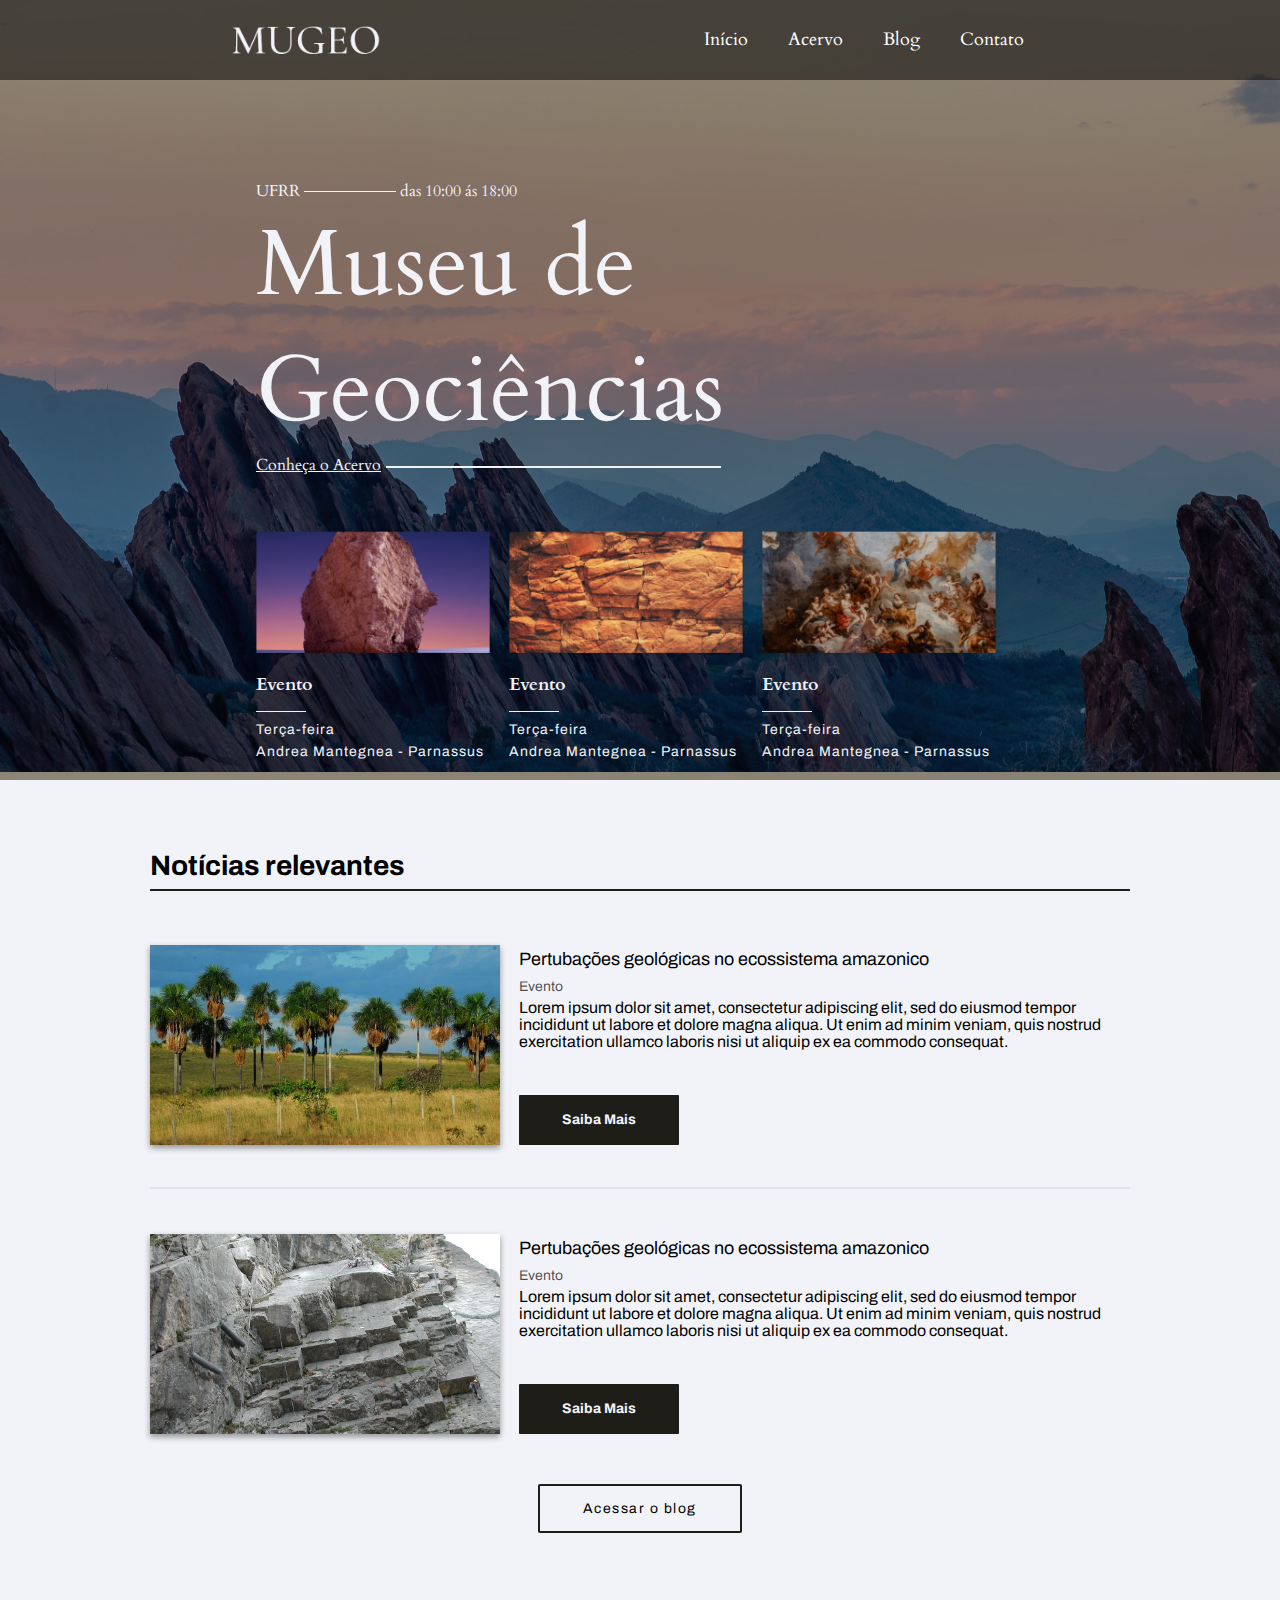
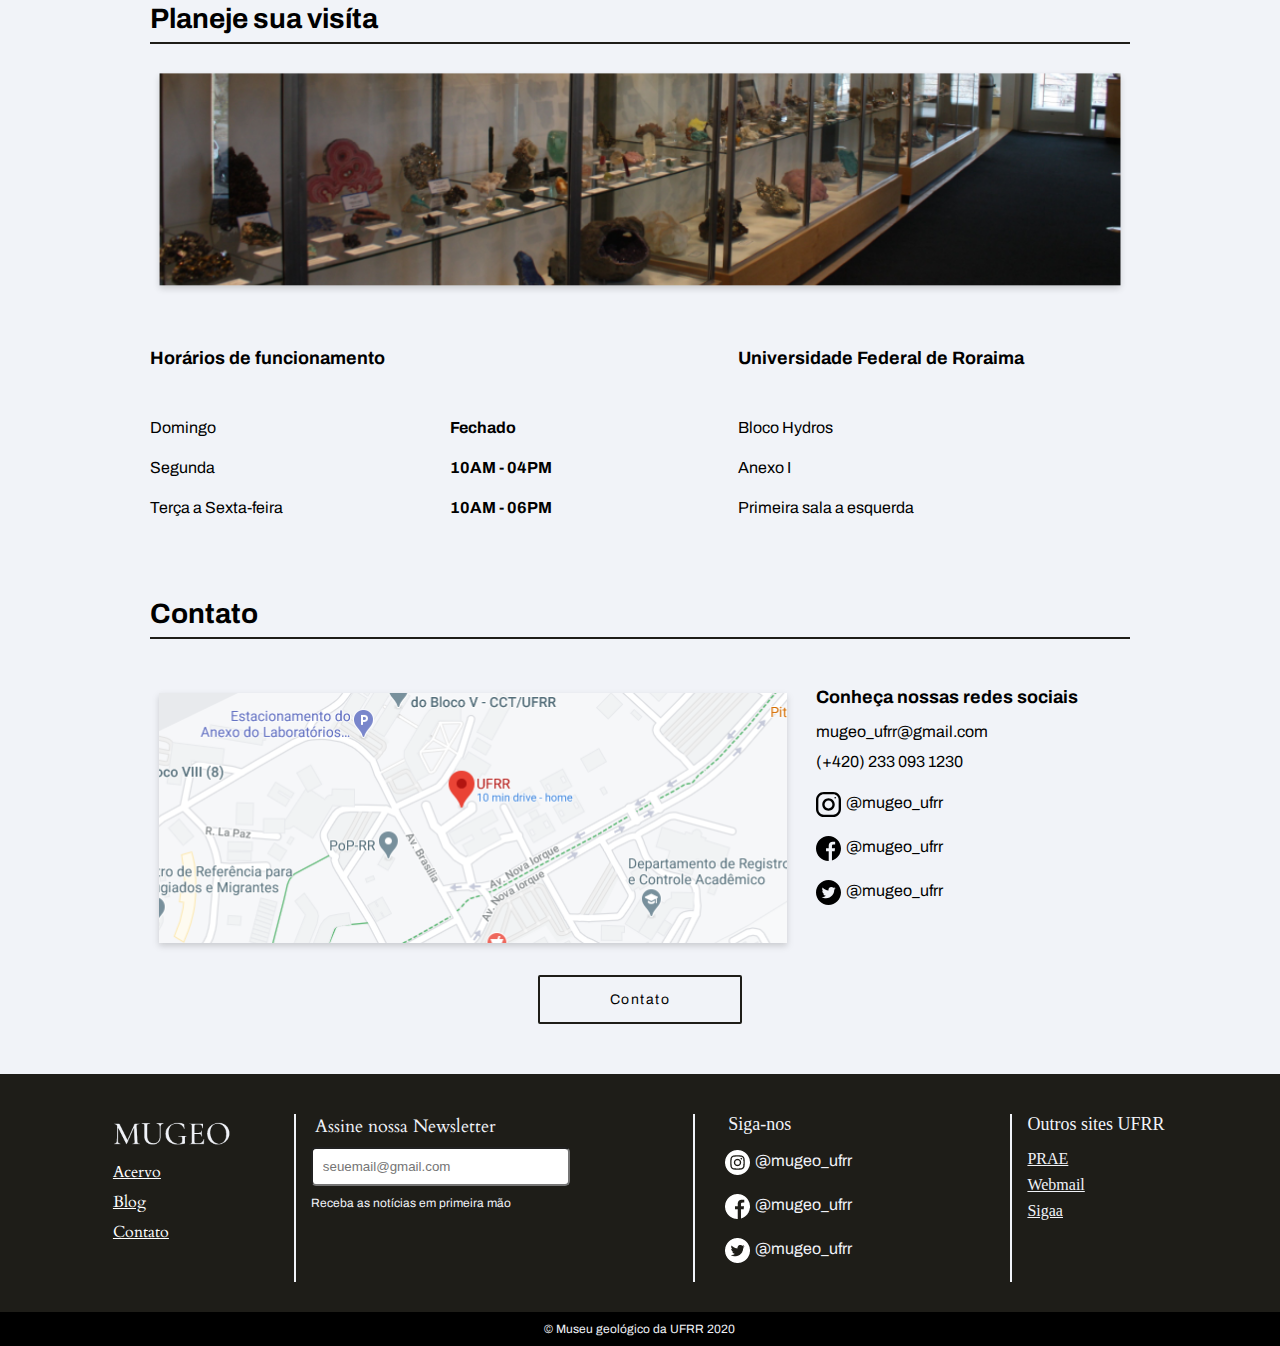
==== commit d72c5b7c: "Commit geral" ====
--- a/wp-content/themes/Mugeo/index.html
+++ b/wp-content/themes/Mugeo/index.html
@@ -149,13 +149,13 @@
                 </p>
                 <ul>
                   <li>
-                    <img src="src/imgs/icons/instagram_icon.png" alt="Instagram Icon"><p>@mugeo_ufrr</p>
+                    <img src="src/imgs/icons/insta.svg" alt="Instagram Icon" class="svg-icon"><p>@mugeo_ufrr</p>
                   </li>
                   <li>
-                    <img src="src/imgs/icons/facebook_icon.png" alt="Instagram Icon"><p>@mugeo_ufrr</p>
+                    <img src="src/imgs/icons/face.svg" alt="Instagram Icon" class="svg-icon"><p>@mugeo_ufrr</p>
                   </li>
                   <li>
-                    <img src="src/imgs/icons/twitter_icon.png" alt="Instagram Icon"><p>@mugeo_ufrr</p>
+                    <img src="src/imgs/icons/twitter.svg" alt="Instagram Icon" class="svg-icon"><p>@mugeo_ufrr</p>
                   </li>
                 </ul>
               </div>
@@ -216,5 +216,7 @@
             <p>© Museu geológico da UFRR 2020</p>
           </div>
     </div>
+
+    <script src="scripts/simple-anime.js"></script>
 </body>
 </html>--- a/wp-content/themes/Mugeo/styles/style.css
+++ b/wp-content/themes/Mugeo/styles/style.css
@@ -5,10 +5,14 @@
   grid-template-areas: 
   "header header header"
   "hero hero hero"
+  "hero2 hero2 hero2"
   "content content content"
+  "sidebar sidebar sidebar"
+  "news news news"
   "footer footer footer"
   "copyright copyright copyright"
   ;
+  overflow: hidden;
 }
 
 body {
@@ -103,7 +107,7 @@
 }
 
 .title {
-  margin: 100px auto 20px;
+  margin: 100px auto 50px;
 }
 
 /* Slider do Hero */
@@ -336,6 +340,10 @@
   grid-area: foto;
 }
 
+.svg-icon {
+  width: 25px;
+}
+
 .social {
   grid-area: social;
 }
--- a/wp-content/themes/Mugeo/styles/responsivo.css
+++ b/wp-content/themes/Mugeo/styles/responsivo.css
@@ -70,6 +70,17 @@
 
   .header .logo {
     margin-left: 0px;
+  }
+
+  /* Acervo */
+
+  .acervo-grid {
+    margin-top: 100px;
+    grid-template-columns: 1fr 1fr 1fr;
+  }
+
+  .input-wrapper input {
+    width: 150px;
   }
 
   /* Footer */
@@ -103,7 +114,7 @@
 
   .hero {
     text-align: center;
-    height: 500px;
+    /* height: 500px; */
   }
 
   .slider-wrapper {
@@ -112,6 +123,66 @@
 
   .linha_regular {
     display: none;
+  }
+
+  /* Contato */
+  .contato-estrutura {
+    width: 100%;
+    grid-template-columns: 1fr;
+    justify-items: center;
+  }
+
+  .contato-estrutura .contato-img {
+    width: 80%;
+    margin-left: 0px;
+    padding-bottom: 0px;
+  }
+
+
+  .contato-form {
+    grid-column: 1;
+    grid-row: auto;
+    margin-left: 0;
+    margin-top: 40px;
+    margin-bottom: 40px;
+    width: 60%;
+  }
+
+  /* Blog */
+
+  .blog-hero {
+    width: 440px;
+  }
+
+  .blog-hero img {
+    width: 420px;
+  }
+
+  .blog-hero h2 {
+    grid-column: 1;
+  }
+
+  .blog-hero p {
+    grid-column: 1;
+    /* text-align: center; */
+    width: 100%;
+  }
+
+  .blog-wrapper {
+    grid-template-columns: 1fr;
+    width: 100%;
+  }
+
+  /* Blog content */
+
+  .sidebar-wrapper {
+    grid-row: -1;
+    margin: 0 20px;
+  }
+
+  .post-wrapper {
+    width: 640px;
+    margin: 0 auto;
   }
 }
 /* Smartphone */
@@ -123,7 +194,7 @@
 
   /* Hero */
   .hero h1 {
-    font-size: 2.5rem;
+    font-size: 2.5em;
   }
 
   .hero p {
@@ -211,4 +282,138 @@
   .contato_grid .contato_img {
     width: 100%;
   }
+
+  /* Acervo */
+
+  .acervo-grid {
+    grid-template-columns: 1fr 1fr;
+  }
+
+  .input-wrapper {
+    display: grid;
+    grid-template-columns: 1fr;
+    grid-template-areas: 
+    "colecao"
+    "nome"
+    "button"
+    ;
+  }
+
+  .input-wrapper input {
+    margin: 0 auto;
+  }
+
+  .input-wrapper {
+    margin-top: 25px;
+    height: 300px;
+    margin-bottom: 25px;
+  }
+
+  .input-wrapper button {
+    margin: 0 auto;
+  }
+
+  .hero {
+    height: 100%;
+  }
+
+  .hero h1 {
+    font-size: 2.5rem;
+  }
+  /* Itens do acervo */
+  .acervo-grid {
+    grid-template-columns: 1fr;
+    gap: 5px;
+  }
+  .acervo-item {
+    width: 250px;
+    height: 300px;
+    border-radius: 18px;
+    background: #fff;
+    margin-bottom: 10px;
+  }
+
+  .acervo-item img {
+    width: 250px;
+  }
+
+  /* Contato */
+  
+  .contato-estrutura {
+    width: 100%;
+    grid-template-columns: 1fr;
+    justify-items: center;
+  }
+
+  .contato-estrutura .contato-img {
+    width: 100%;
+    margin-left: 0px;
+    padding-bottom: 0px;
+  }
+
+  .contato-form {
+    grid-column: 1;
+    grid-row: auto;
+    margin-left: 0;
+    margin-top: 40px;
+    margin-bottom: 40px;
+  }
+
+  /* Blog */
+
+  .post-wrapper {
+    width: 100%;
+  }
+
+  .blog-hero {
+    width: 100%;
+    justify-items: center;
+  }
+
+  .blog-hero img {
+    width: 320px;
+  }
+
+  .blog-hero h2 {
+    text-align: center;
+  }
+
+  .blog-hero p {
+    text-align: center;
+  }
+
+  /* Blog content */
+
+  .post {
+    grid-template-columns: 1fr;
+    justify-items: center;
+  }
+
+  .post img {
+    grid-row: span 4;
+  }
+
+  .post label {
+    grid-column: 1;
+  }
+
+  .post h3 {
+    grid-column: 1;
+    font-size: 18px;
+  }
+
+  .post p {
+    grid-column: 1;
+    font-size: 14px;
+    padding: 0 15px;
+    text-align: center;
+  }
+
+  .post a {
+    grid-column: 1;
+  }
+
+  .newsletter input{
+    width: 250px;
+  }
 }
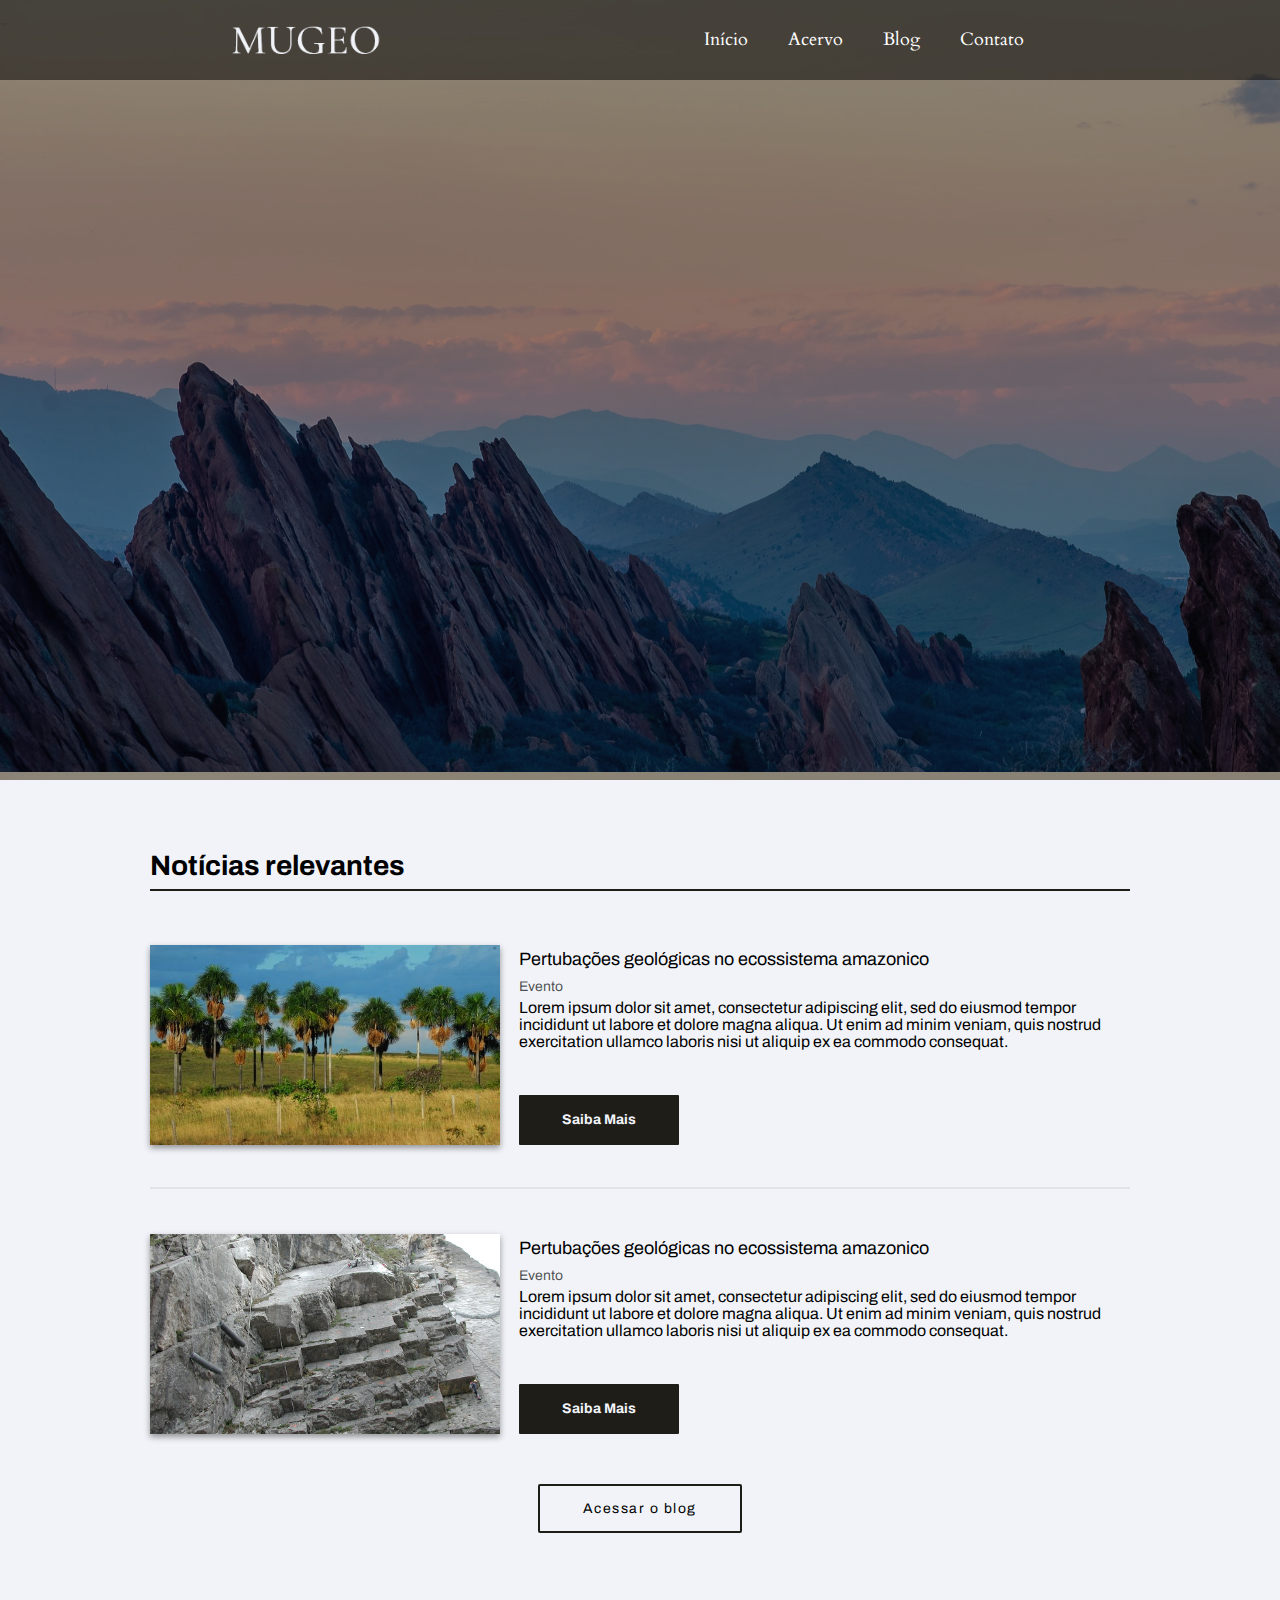
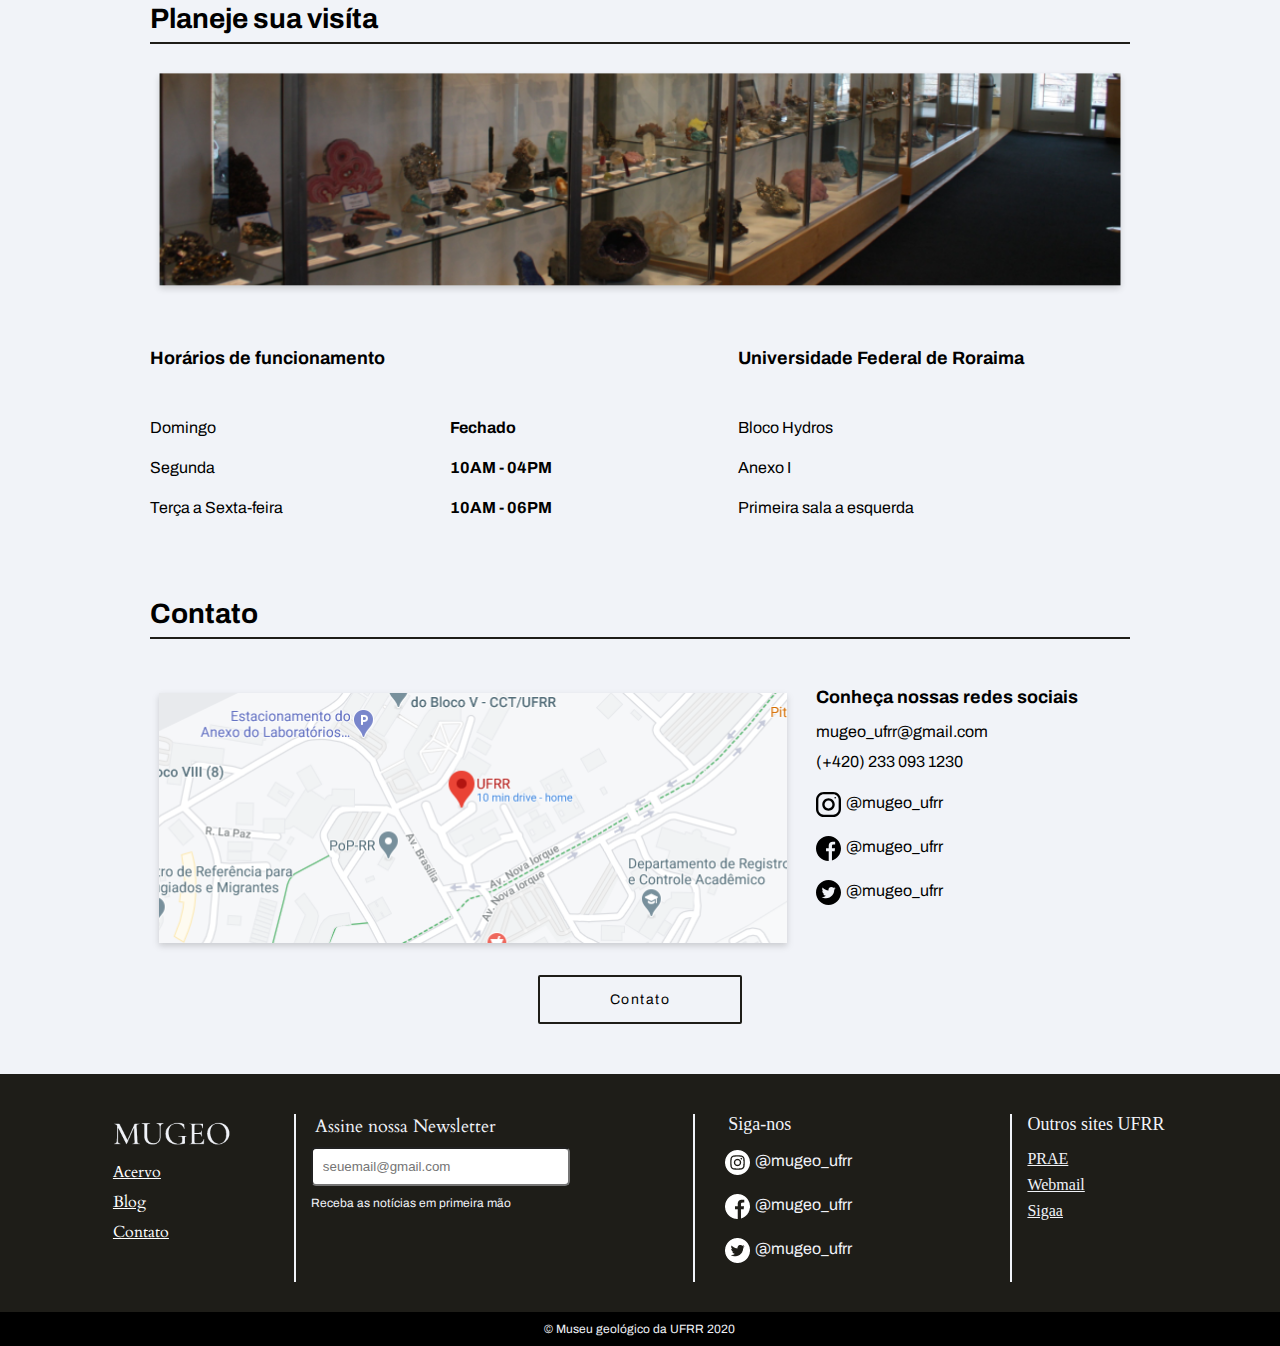
==== commit c5c2c29a: "Adicionando animações aos Heros das páginas" ====
--- a/wp-content/themes/Mugeo/index.html
+++ b/wp-content/themes/Mugeo/index.html
@@ -31,13 +31,17 @@
   
       <div class="hero">
         <div class="title">
-          <p>UFRR</p> <img class="linha" src="src/imgs/line_small.png" alt="Linha">
-          <p>das 10:00 ás 18:00</p>
-          <h1>Museu de<br>Geociências</h1>
-          <a href="acervo.html">Conheça o Acervo</a><img class="linha_regular" src="src/imgs/line_regular.png" alt="Linha">
-        </div>
-
-        <div class="slider-wrapper">
+          <div data-anime="1200">
+            <p>UFRR</p> <img class="linha" src="src/imgs/line_small.png" alt="Linha">
+            <p>das 10:00 ás 18:00</p>
+          </div>
+          <h1 data-anime="800">Museu de<br>Geociências</h1>
+          <div data-anime="1400">
+            <a href="acervo.html">Conheça o Acervo</a><img class="linha_regular" src="src/imgs/line_regular.png" alt="Linha">
+          </div>
+        </div>
+
+        <div class="slider-wrapper fadeInDown" data-anime="1600">
 
           <div class="slide-item">
             <img src="src/imgs/postexample2.png" alt="postexample">
@@ -218,5 +222,6 @@
     </div>
 
     <script src="scripts/simple-anime.js"></script>
+    <script src="scripts/main.js"></script>
 </body>
 </html>--- a/wp-content/themes/Mugeo/styles/style.css
+++ b/wp-content/themes/Mugeo/styles/style.css
@@ -507,4 +507,28 @@
 
 .copyright p {
   text-align: center;
+}
+
+/* Animações */
+
+[data-anime] {
+  opacity: 0;
+}
+.anime {
+  opacity: 1;
+  transform: none;
+  transition: transform .8s, opacity .8s;
+}
+
+.fadeInDown {
+  transform: translate3d(0,-20px,0);
+}
+.fadeInUp {
+  transform: translate3d(0,20px,0);
+}
+.fadeInRight {
+  transform: translate3d(20px,0,0);
+}
+.fadeInLeft {
+  transform: translate3d(-20px,0,0);
 }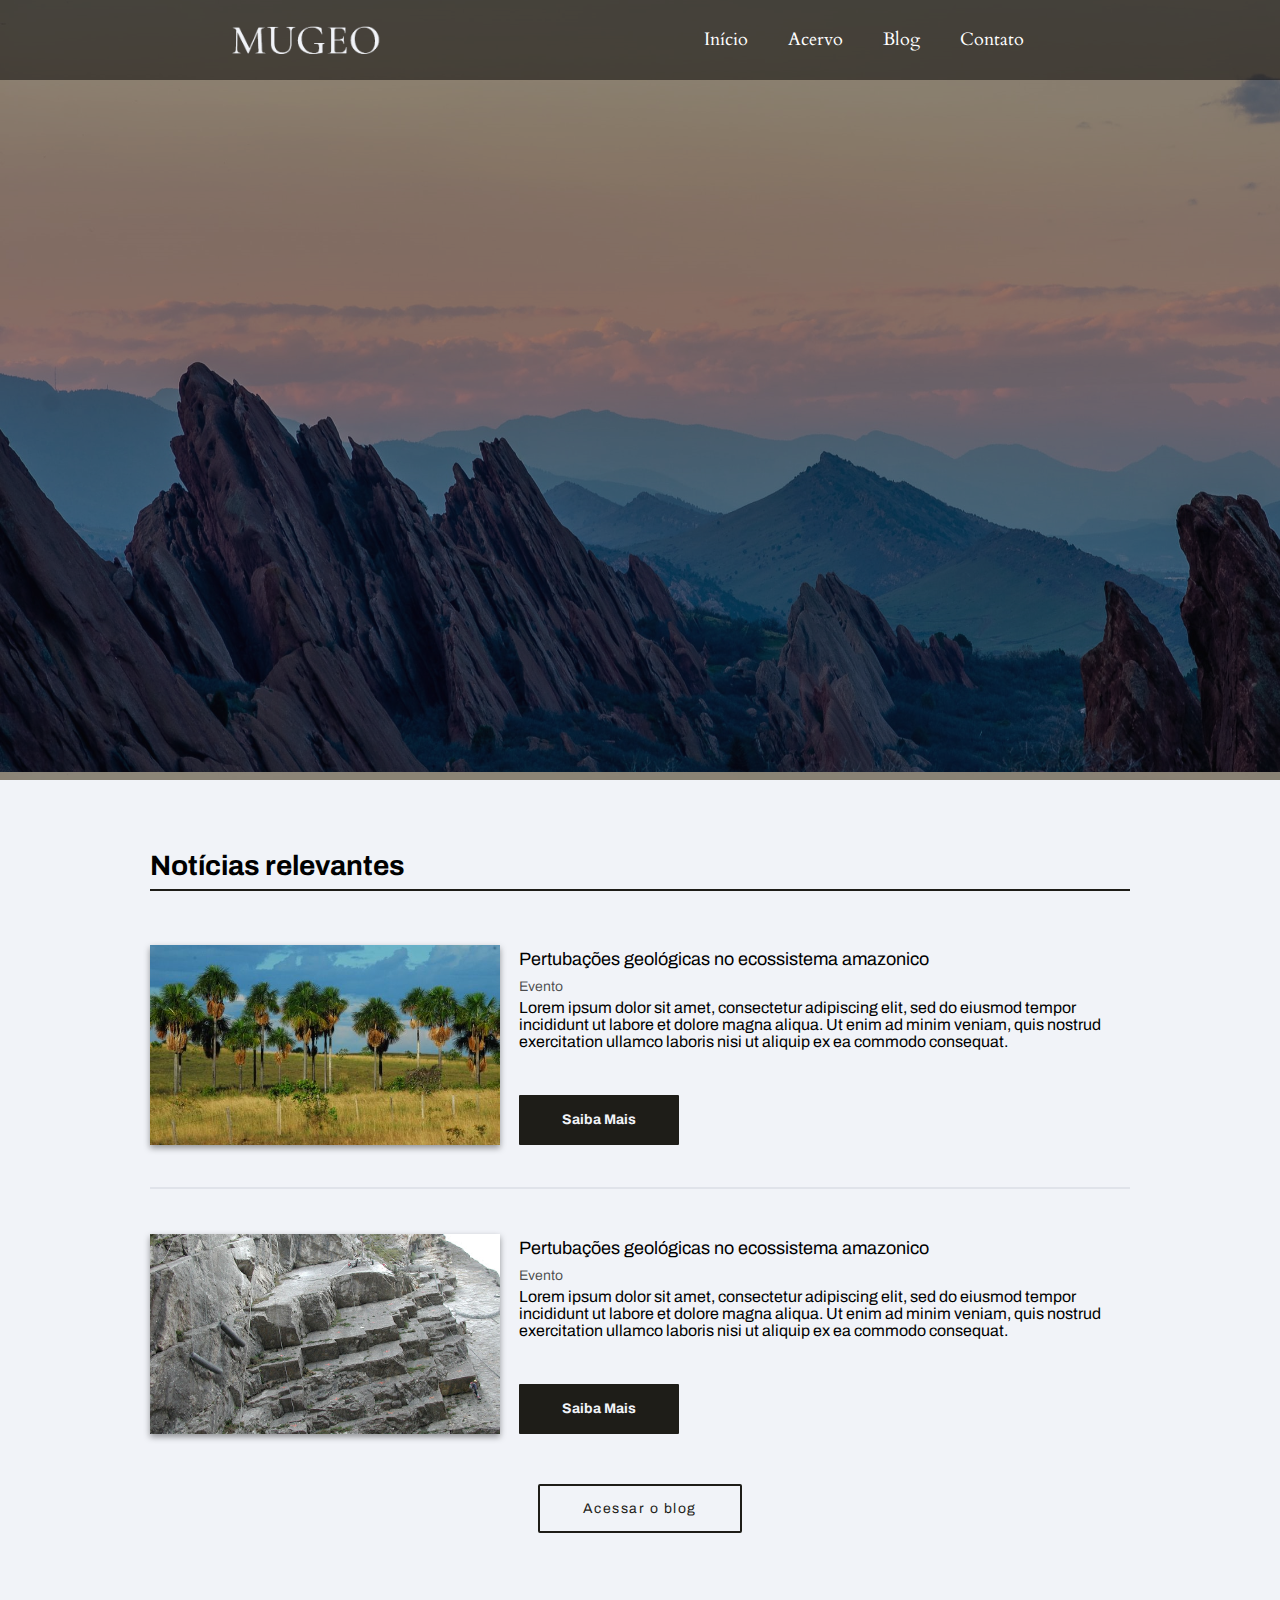
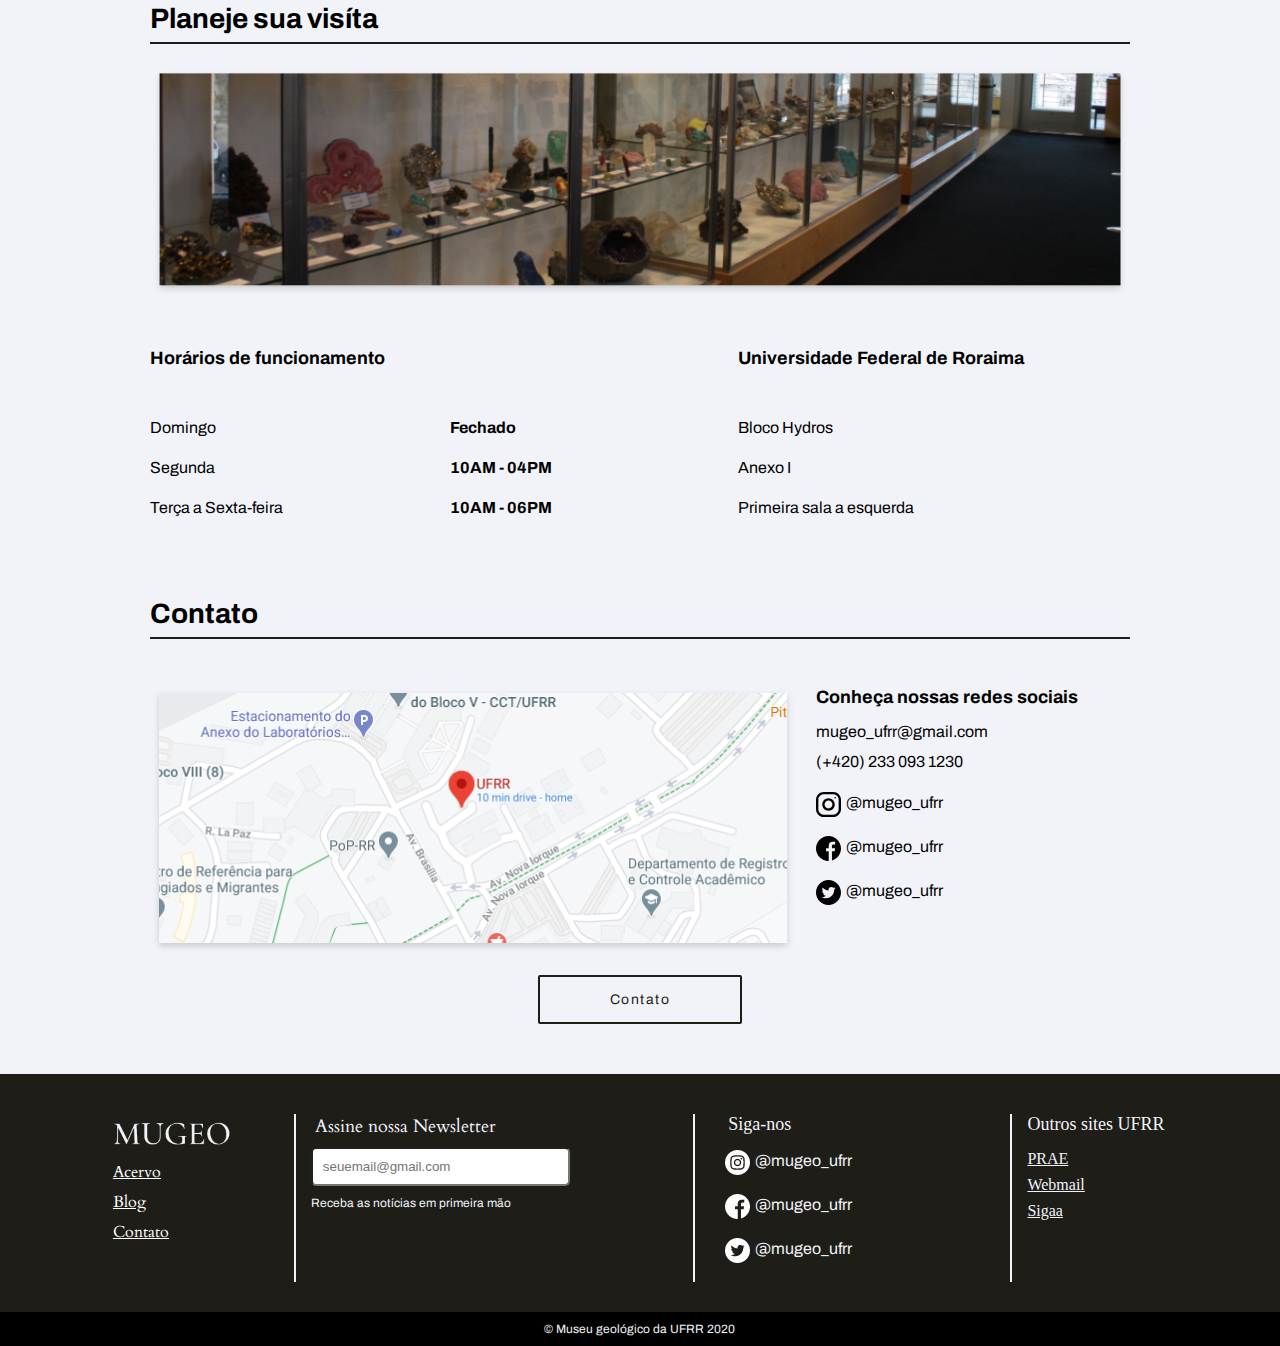
==== commit f9df60f8: "Ajustes nos botões da index e criando template de post" ====
--- a/wp-content/themes/Mugeo/index.html
+++ b/wp-content/themes/Mugeo/index.html
@@ -97,9 +97,11 @@
             </p>
             <div class="article-button"><p>Saiba Mais</p></div><br>
           </article>
-          <div class="blog-button">
-            <p>Acessar o blog</p>
-          </div>
+          <a href="blog.html" class="black-a">
+            <div class="blog-button">
+              <p>Acessar o blog</p>
+            </div>
+          </a>
   
           <section class="visita">
             <h3>Planeje sua visíta</h3>
@@ -165,9 +167,11 @@
               </div>
             </div>
           </section>
-          <div class="blog-button buttonbottomspace">
-            <p>Contato</p>
-          </div>
+          <a href="contato.html" class="black-a">
+            <div class="blog-button buttonbottomspace">
+              <p>Contato</p>
+            </div>
+          </a>
         </div>
       </main>
 
--- a/wp-content/themes/Mugeo/styles/style.css
+++ b/wp-content/themes/Mugeo/styles/style.css
@@ -272,6 +272,10 @@
   letter-spacing: 1.5px;
 }
 
+.black-a {
+  color: #1E1D18;
+}
+
 /* Planeje sua visita */
 
 .visita {
